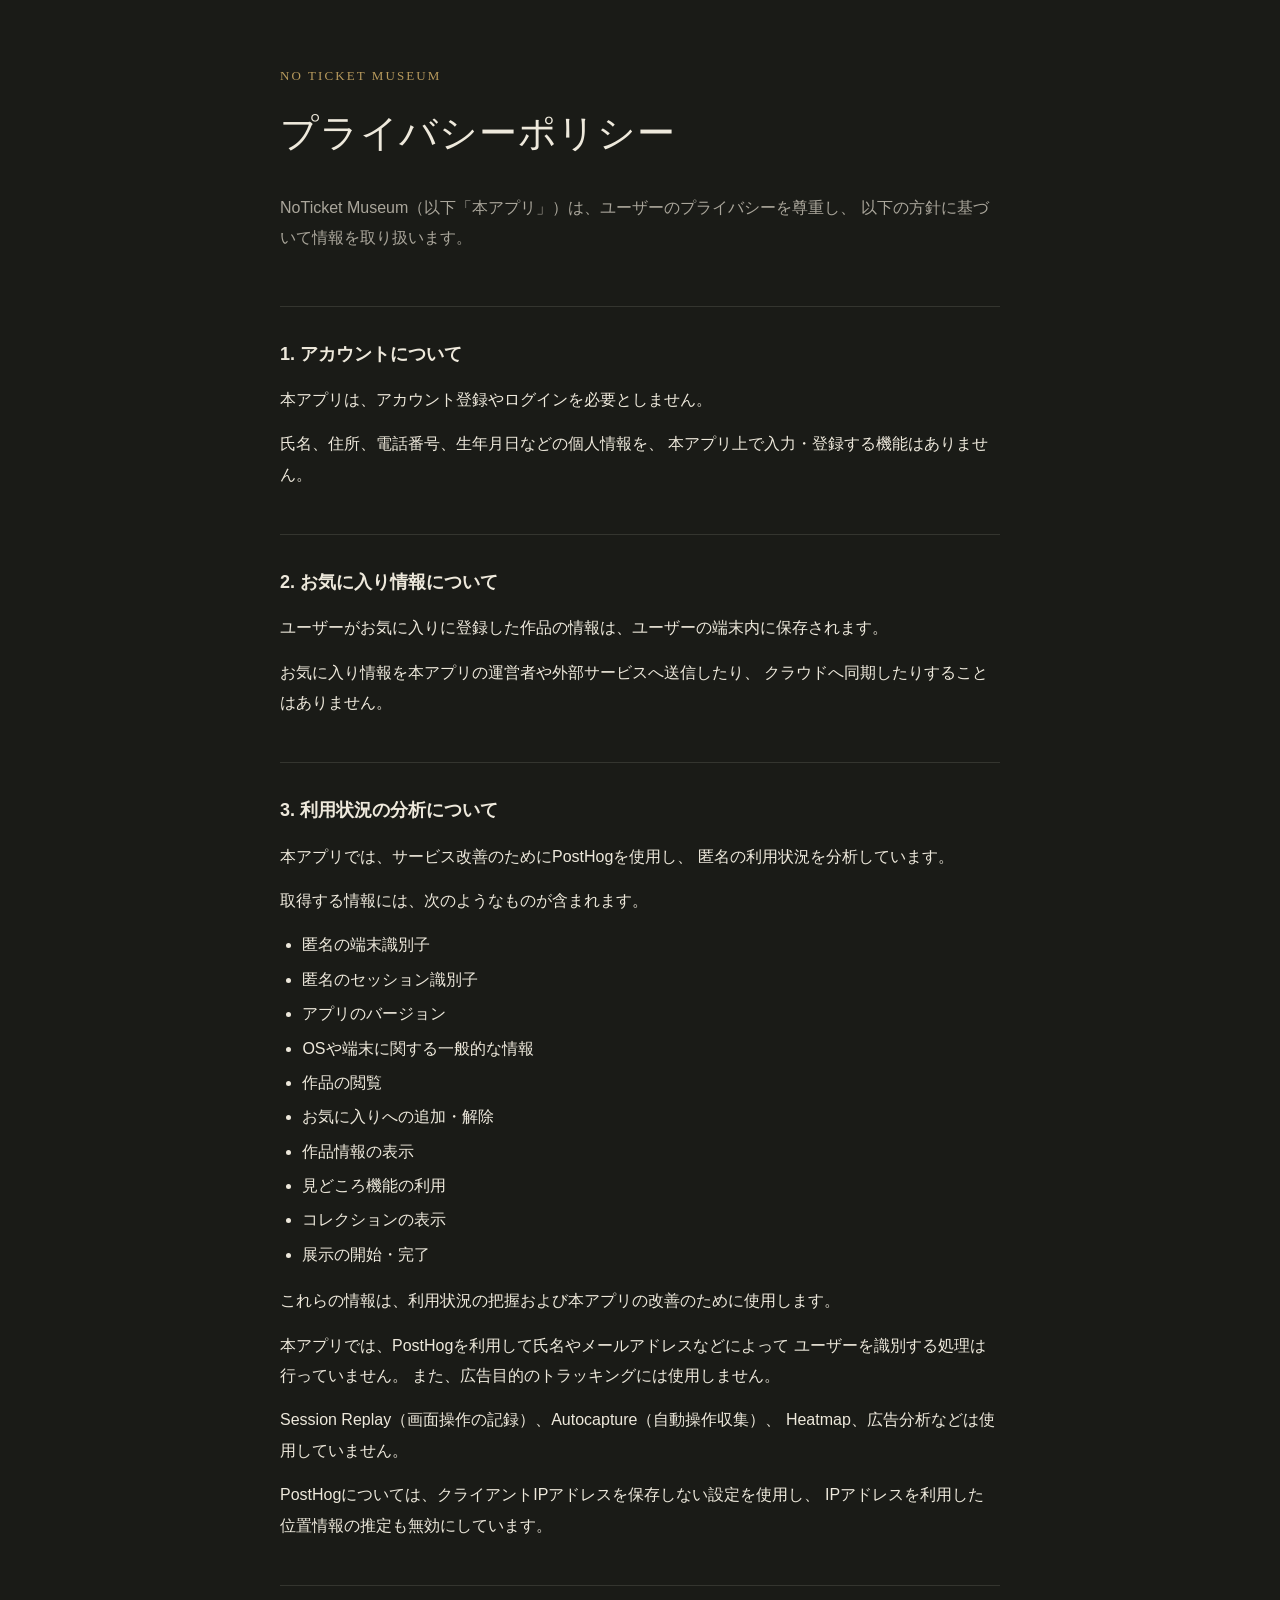
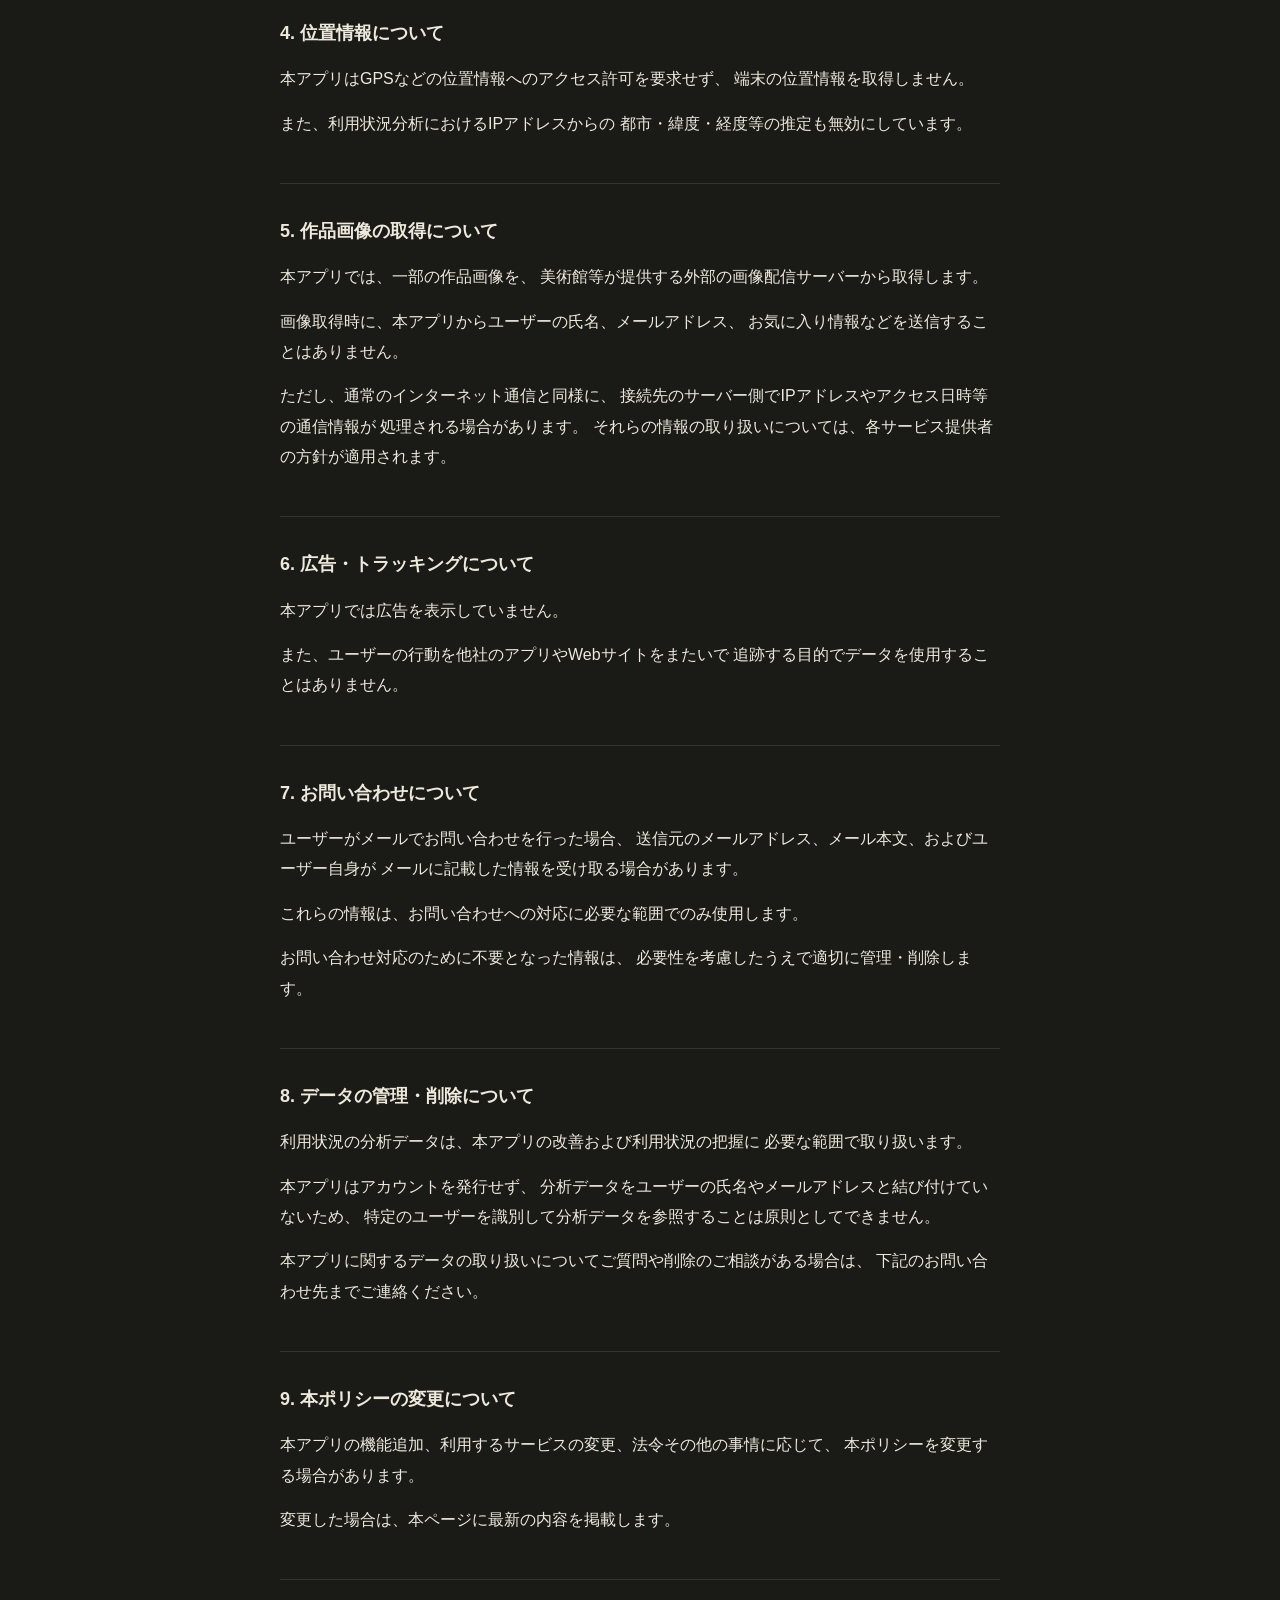
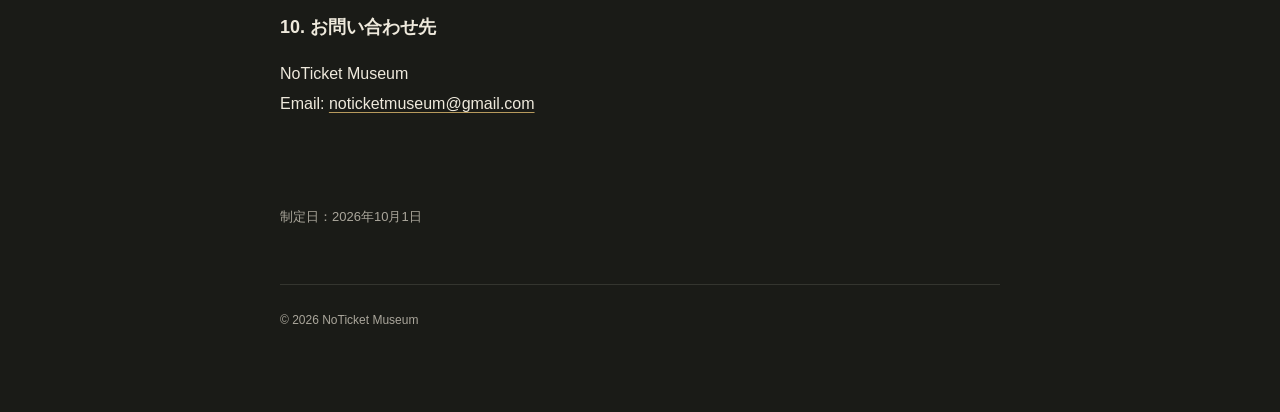
==== privacy/index.html @ 2b5dec95 "Add privacy policy" ====
<!doctype html>
<html lang="ja">
<head>
  <meta charset="utf-8">
  <meta name="viewport" content="width=device-width, initial-scale=1">
  <meta name="color-scheme" content="dark">
  <title>プライバシーポリシー | NoTicket Museum</title>

  <style>
    :root {
      --bg: #1a1b17;
      --text: #eee9dc;
      --secondary: #aaa69b;
      --line: rgba(238, 233, 220, 0.12);
      --accent: #b79a5d;
    }

    * {
      box-sizing: border-box;
    }

    body {
      margin: 0;
      background: var(--bg);
      color: var(--text);
      font-family:
        -apple-system,
        BlinkMacSystemFont,
        "Hiragino Sans",
        "Yu Gothic",
        sans-serif;
      line-height: 1.9;
      -webkit-font-smoothing: antialiased;
    }

    main {
      width: min(720px, calc(100% - 40px));
      margin: 0 auto;
      padding: 64px 0 80px;
    }

    header {
      margin-bottom: 52px;
    }

    .brand {
      margin: 0 0 8px;
      color: var(--accent);
      font-family: Georgia, "Times New Roman", serif;
      font-size: 13px;
      letter-spacing: 0.16em;
    }

    h1 {
      margin: 0;
      font-family:
        "Hiragino Mincho ProN",
        "Yu Mincho",
        serif;
      font-size: clamp(28px, 6vw, 38px);
      font-weight: 500;
      letter-spacing: 0.02em;
    }

    .intro {
      margin-top: 24px;
      color: var(--secondary);
    }

    section {
      padding: 30px 0;
      border-top: 1px solid var(--line);
    }

    h2 {
      margin: 0 0 14px;
      font-size: 18px;
      font-weight: 600;
    }

    p {
      margin: 0 0 14px;
    }

    ul {
      margin: 12px 0 16px;
      padding-left: 1.4em;
    }

    li {
      margin: 4px 0;
    }

    a {
      color: var(--text);
      text-decoration-color: var(--accent);
      text-underline-offset: 3px;
    }

    .date {
      margin-top: 42px;
      color: var(--secondary);
      font-size: 13px;
    }

    footer {
      margin-top: 54px;
      padding-top: 24px;
      border-top: 1px solid var(--line);
      color: var(--secondary);
      font-size: 12px;
    }

    @media (max-width: 520px) {
      main {
        width: min(100% - 32px, 720px);
        padding-top: 44px;
      }

      header {
        margin-bottom: 38px;
      }

      section {
        padding: 26px 0;
      }
    }
  </style>
</head>

<body>
<main>

  <header>
    <p class="brand">NO TICKET MUSEUM</p>
    <h1>プライバシーポリシー</h1>

    <p class="intro">
      NoTicket Museum（以下「本アプリ」）は、ユーザーのプライバシーを尊重し、
      以下の方針に基づいて情報を取り扱います。
    </p>
  </header>

  <section>
    <h2>1. アカウントについて</h2>
    <p>
      本アプリは、アカウント登録やログインを必要としません。
    </p>
    <p>
      氏名、住所、電話番号、生年月日などの個人情報を、
      本アプリ上で入力・登録する機能はありません。
    </p>
  </section>

  <section>
    <h2>2. お気に入り情報について</h2>
    <p>
      ユーザーがお気に入りに登録した作品の情報は、ユーザーの端末内に保存されます。
    </p>
    <p>
      お気に入り情報を本アプリの運営者や外部サービスへ送信したり、
      クラウドへ同期したりすることはありません。
    </p>
  </section>

  <section>
    <h2>3. 利用状況の分析について</h2>
    <p>
      本アプリでは、サービス改善のためにPostHogを使用し、
      匿名の利用状況を分析しています。
    </p>

    <p>取得する情報には、次のようなものが含まれます。</p>

    <ul>
      <li>匿名の端末識別子</li>
      <li>匿名のセッション識別子</li>
      <li>アプリのバージョン</li>
      <li>OSや端末に関する一般的な情報</li>
      <li>作品の閲覧</li>
      <li>お気に入りへの追加・解除</li>
      <li>作品情報の表示</li>
      <li>見どころ機能の利用</li>
      <li>コレクションの表示</li>
      <li>展示の開始・完了</li>
    </ul>

    <p>
      これらの情報は、利用状況の把握および本アプリの改善のために使用します。
    </p>

    <p>
      本アプリでは、PostHogを利用して氏名やメールアドレスなどによって
      ユーザーを識別する処理は行っていません。
      また、広告目的のトラッキングには使用しません。
    </p>

    <p>
      Session Replay（画面操作の記録）、Autocapture（自動操作収集）、
      Heatmap、広告分析などは使用していません。
    </p>

    <p>
      PostHogについては、クライアントIPアドレスを保存しない設定を使用し、
      IPアドレスを利用した位置情報の推定も無効にしています。
    </p>
  </section>

  <section>
    <h2>4. 位置情報について</h2>
    <p>
      本アプリはGPSなどの位置情報へのアクセス許可を要求せず、
      端末の位置情報を取得しません。
    </p>

    <p>
      また、利用状況分析におけるIPアドレスからの
      都市・緯度・経度等の推定も無効にしています。
    </p>
  </section>

  <section>
    <h2>5. 作品画像の取得について</h2>
    <p>
      本アプリでは、一部の作品画像を、
      美術館等が提供する外部の画像配信サーバーから取得します。
    </p>

    <p>
      画像取得時に、本アプリからユーザーの氏名、メールアドレス、
      お気に入り情報などを送信することはありません。
    </p>

    <p>
      ただし、通常のインターネット通信と同様に、
      接続先のサーバー側でIPアドレスやアクセス日時等の通信情報が
      処理される場合があります。
      それらの情報の取り扱いについては、各サービス提供者の方針が適用されます。
    </p>
  </section>

  <section>
    <h2>6. 広告・トラッキングについて</h2>
    <p>
      本アプリでは広告を表示していません。
    </p>

    <p>
      また、ユーザーの行動を他社のアプリやWebサイトをまたいで
      追跡する目的でデータを使用することはありません。
    </p>
  </section>

  <section>
    <h2>7. お問い合わせについて</h2>
    <p>
      ユーザーがメールでお問い合わせを行った場合、
      送信元のメールアドレス、メール本文、およびユーザー自身が
      メールに記載した情報を受け取る場合があります。
    </p>

    <p>
      これらの情報は、お問い合わせへの対応に必要な範囲でのみ使用します。
    </p>

    <p>
      お問い合わせ対応のために不要となった情報は、
      必要性を考慮したうえで適切に管理・削除します。
    </p>
  </section>

  <section>
    <h2>8. データの管理・削除について</h2>
    <p>
      利用状況の分析データは、本アプリの改善および利用状況の把握に
      必要な範囲で取り扱います。
    </p>

    <p>
      本アプリはアカウントを発行せず、
      分析データをユーザーの氏名やメールアドレスと結び付けていないため、
      特定のユーザーを識別して分析データを参照することは原則としてできません。
    </p>

    <p>
      本アプリに関するデータの取り扱いについてご質問や削除のご相談がある場合は、
      下記のお問い合わせ先までご連絡ください。
    </p>
  </section>

  <section>
    <h2>9. 本ポリシーの変更について</h2>
    <p>
      本アプリの機能追加、利用するサービスの変更、法令その他の事情に応じて、
      本ポリシーを変更する場合があります。
    </p>

    <p>
      変更した場合は、本ページに最新の内容を掲載します。
    </p>
  </section>

  <section>
    <h2>10. お問い合わせ先</h2>
    <p>
      NoTicket Museum<br>
      Email:
      <a href="mailto:noticketmuseum@gmail.com">noticketmuseum@gmail.com</a>
    </p>
  </section>

  <p class="date">制定日：2026年10月1日</p>

  <footer>
    © 2026 NoTicket Museum
  </footer>

</main>
</body>
</html>
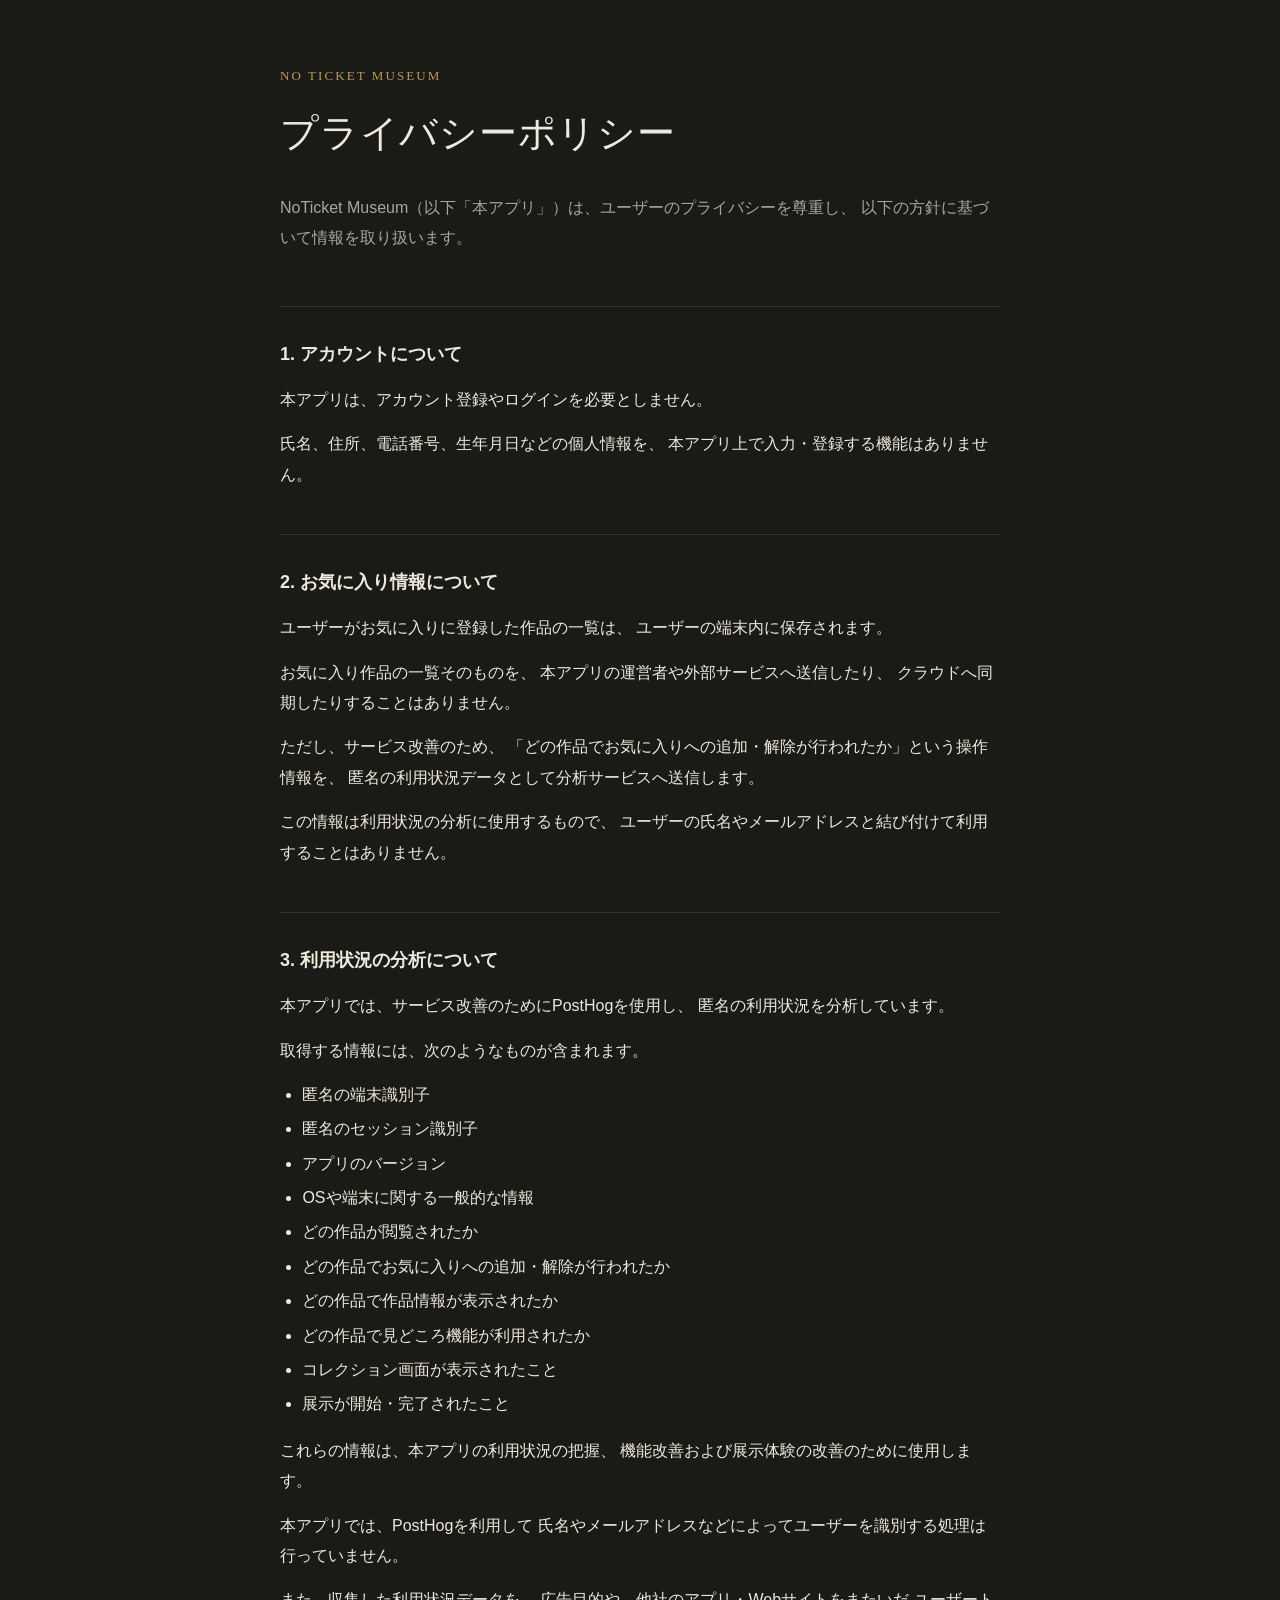
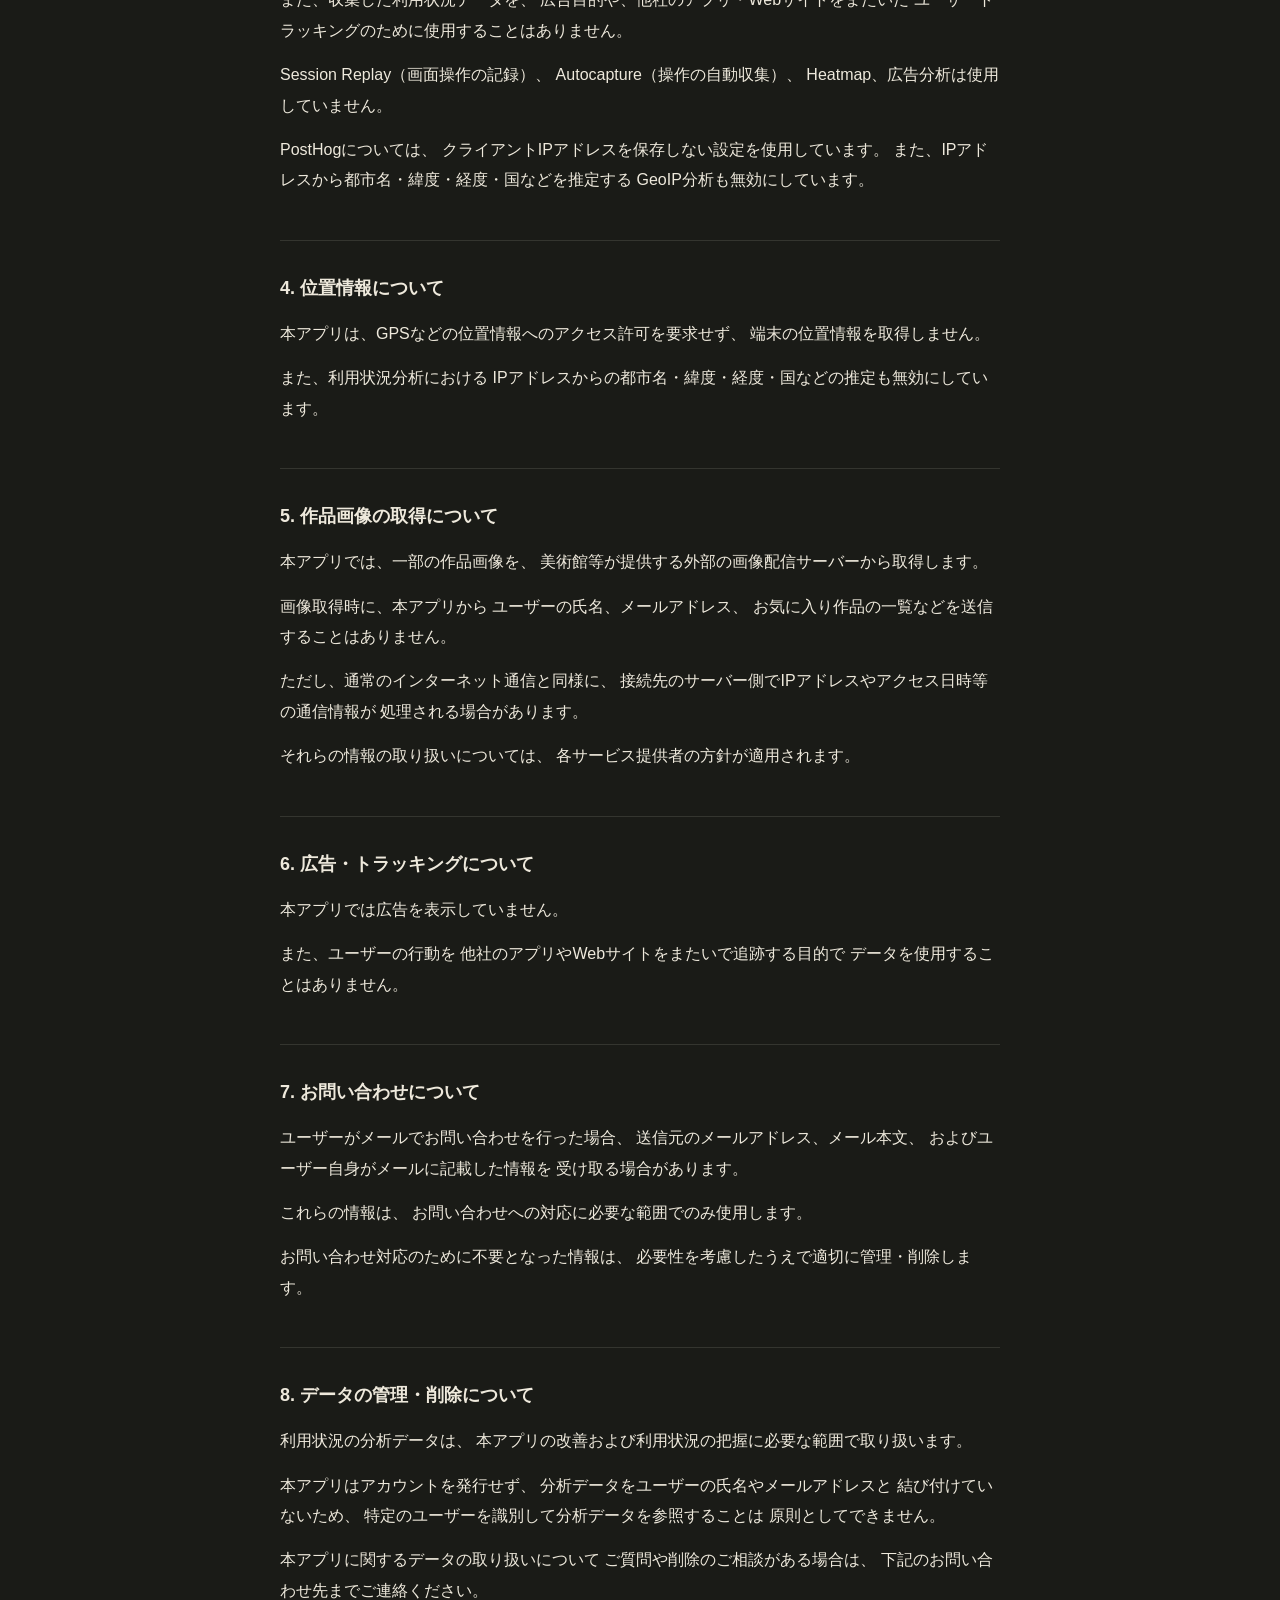
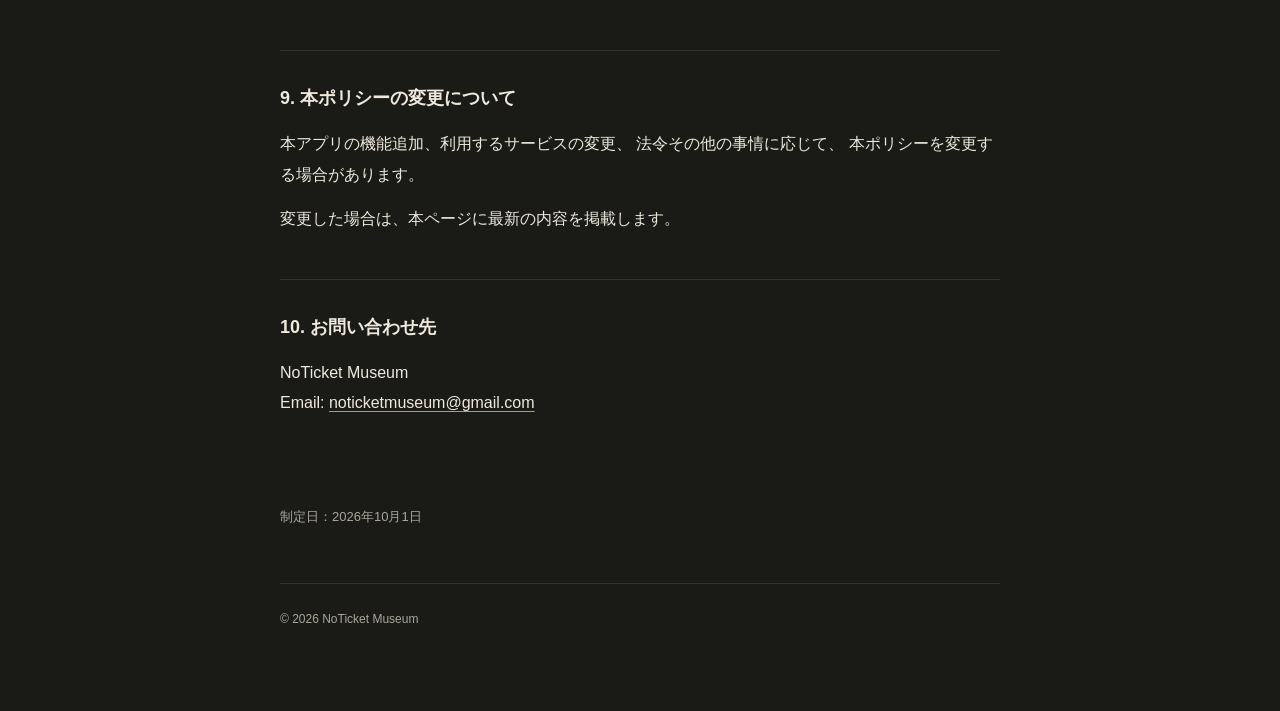
==== commit c522b476: "Update index.html" ====
--- a/privacy/index.html
+++ b/privacy/index.html
@@ -4,6 +4,7 @@
   <meta charset="utf-8">
   <meta name="viewport" content="width=device-width, initial-scale=1">
   <meta name="color-scheme" content="dark">
+
   <title>プライバシーポリシー | NoTicket Museum</title>
 
   <style>
@@ -133,6 +134,7 @@
 
   <header>
     <p class="brand">NO TICKET MUSEUM</p>
+
     <h1>プライバシーポリシー</h1>
 
     <p class="intro">
@@ -143,9 +145,11 @@
 
   <section>
     <h2>1. アカウントについて</h2>
+
     <p>
       本アプリは、アカウント登録やログインを必要としません。
     </p>
+
     <p>
       氏名、住所、電話番号、生年月日などの個人情報を、
       本アプリ上で入力・登録する機能はありません。
@@ -154,113 +158,152 @@
 
   <section>
     <h2>2. お気に入り情報について</h2>
-    <p>
-      ユーザーがお気に入りに登録した作品の情報は、ユーザーの端末内に保存されます。
-    </p>
-    <p>
-      お気に入り情報を本アプリの運営者や外部サービスへ送信したり、
+
+    <p>
+      ユーザーがお気に入りに登録した作品の一覧は、
+      ユーザーの端末内に保存されます。
+    </p>
+
+    <p>
+      お気に入り作品の一覧そのものを、
+      本アプリの運営者や外部サービスへ送信したり、
       クラウドへ同期したりすることはありません。
     </p>
+
+    <p>
+      ただし、サービス改善のため、
+      「どの作品でお気に入りへの追加・解除が行われたか」という操作情報を、
+      匿名の利用状況データとして分析サービスへ送信します。
+    </p>
+
+    <p>
+      この情報は利用状況の分析に使用するもので、
+      ユーザーの氏名やメールアドレスと結び付けて利用することはありません。
+    </p>
   </section>
 
   <section>
     <h2>3. 利用状況の分析について</h2>
+
     <p>
       本アプリでは、サービス改善のためにPostHogを使用し、
       匿名の利用状況を分析しています。
     </p>
 
-    <p>取得する情報には、次のようなものが含まれます。</p>
+    <p>
+      取得する情報には、次のようなものが含まれます。
+    </p>
 
     <ul>
       <li>匿名の端末識別子</li>
       <li>匿名のセッション識別子</li>
       <li>アプリのバージョン</li>
       <li>OSや端末に関する一般的な情報</li>
-      <li>作品の閲覧</li>
-      <li>お気に入りへの追加・解除</li>
-      <li>作品情報の表示</li>
-      <li>見どころ機能の利用</li>
-      <li>コレクションの表示</li>
-      <li>展示の開始・完了</li>
+      <li>どの作品が閲覧されたか</li>
+      <li>どの作品でお気に入りへの追加・解除が行われたか</li>
+      <li>どの作品で作品情報が表示されたか</li>
+      <li>どの作品で見どころ機能が利用されたか</li>
+      <li>コレクション画面が表示されたこと</li>
+      <li>展示が開始・完了されたこと</li>
     </ul>
 
     <p>
-      これらの情報は、利用状況の把握および本アプリの改善のために使用します。
-    </p>
-
-    <p>
-      本アプリでは、PostHogを利用して氏名やメールアドレスなどによって
-      ユーザーを識別する処理は行っていません。
-      また、広告目的のトラッキングには使用しません。
-    </p>
-
-    <p>
-      Session Replay（画面操作の記録）、Autocapture（自動操作収集）、
-      Heatmap、広告分析などは使用していません。
-    </p>
-
-    <p>
-      PostHogについては、クライアントIPアドレスを保存しない設定を使用し、
-      IPアドレスを利用した位置情報の推定も無効にしています。
+      これらの情報は、本アプリの利用状況の把握、
+      機能改善および展示体験の改善のために使用します。
+    </p>
+
+    <p>
+      本アプリでは、PostHogを利用して
+      氏名やメールアドレスなどによってユーザーを識別する処理は行っていません。
+    </p>
+
+    <p>
+      また、収集した利用状況データを、
+      広告目的や、他社のアプリ・Webサイトをまたいだ
+      ユーザートラッキングのために使用することはありません。
+    </p>
+
+    <p>
+      Session Replay（画面操作の記録）、
+      Autocapture（操作の自動収集）、
+      Heatmap、広告分析は使用していません。
+    </p>
+
+    <p>
+      PostHogについては、
+      クライアントIPアドレスを保存しない設定を使用しています。
+      また、IPアドレスから都市名・緯度・経度・国などを推定する
+      GeoIP分析も無効にしています。
     </p>
   </section>
 
   <section>
     <h2>4. 位置情報について</h2>
-    <p>
-      本アプリはGPSなどの位置情報へのアクセス許可を要求せず、
+
+    <p>
+      本アプリは、GPSなどの位置情報へのアクセス許可を要求せず、
       端末の位置情報を取得しません。
     </p>
 
     <p>
-      また、利用状況分析におけるIPアドレスからの
-      都市・緯度・経度等の推定も無効にしています。
+      また、利用状況分析における
+      IPアドレスからの都市名・緯度・経度・国などの推定も無効にしています。
     </p>
   </section>
 
   <section>
     <h2>5. 作品画像の取得について</h2>
+
     <p>
       本アプリでは、一部の作品画像を、
       美術館等が提供する外部の画像配信サーバーから取得します。
     </p>
 
     <p>
-      画像取得時に、本アプリからユーザーの氏名、メールアドレス、
-      お気に入り情報などを送信することはありません。
+      画像取得時に、本アプリから
+      ユーザーの氏名、メールアドレス、
+      お気に入り作品の一覧などを送信することはありません。
     </p>
 
     <p>
       ただし、通常のインターネット通信と同様に、
       接続先のサーバー側でIPアドレスやアクセス日時等の通信情報が
       処理される場合があります。
-      それらの情報の取り扱いについては、各サービス提供者の方針が適用されます。
+    </p>
+
+    <p>
+      それらの情報の取り扱いについては、
+      各サービス提供者の方針が適用されます。
     </p>
   </section>
 
   <section>
     <h2>6. 広告・トラッキングについて</h2>
+
     <p>
       本アプリでは広告を表示していません。
     </p>
 
     <p>
-      また、ユーザーの行動を他社のアプリやWebサイトをまたいで
-      追跡する目的でデータを使用することはありません。
+      また、ユーザーの行動を
+      他社のアプリやWebサイトをまたいで追跡する目的で
+      データを使用することはありません。
     </p>
   </section>
 
   <section>
     <h2>7. お問い合わせについて</h2>
+
     <p>
       ユーザーがメールでお問い合わせを行った場合、
-      送信元のメールアドレス、メール本文、およびユーザー自身が
-      メールに記載した情報を受け取る場合があります。
-    </p>
-
-    <p>
-      これらの情報は、お問い合わせへの対応に必要な範囲でのみ使用します。
+      送信元のメールアドレス、メール本文、
+      およびユーザー自身がメールに記載した情報を
+      受け取る場合があります。
+    </p>
+
+    <p>
+      これらの情報は、
+      お問い合わせへの対応に必要な範囲でのみ使用します。
     </p>
 
     <p>
@@ -271,27 +314,33 @@
 
   <section>
     <h2>8. データの管理・削除について</h2>
-    <p>
-      利用状況の分析データは、本アプリの改善および利用状況の把握に
-      必要な範囲で取り扱います。
+
+    <p>
+      利用状況の分析データは、
+      本アプリの改善および利用状況の把握に必要な範囲で取り扱います。
     </p>
 
     <p>
       本アプリはアカウントを発行せず、
-      分析データをユーザーの氏名やメールアドレスと結び付けていないため、
-      特定のユーザーを識別して分析データを参照することは原則としてできません。
-    </p>
-
-    <p>
-      本アプリに関するデータの取り扱いについてご質問や削除のご相談がある場合は、
+      分析データをユーザーの氏名やメールアドレスと
+      結び付けていないため、
+      特定のユーザーを識別して分析データを参照することは
+      原則としてできません。
+    </p>
+
+    <p>
+      本アプリに関するデータの取り扱いについて
+      ご質問や削除のご相談がある場合は、
       下記のお問い合わせ先までご連絡ください。
     </p>
   </section>
 
   <section>
     <h2>9. 本ポリシーの変更について</h2>
-    <p>
-      本アプリの機能追加、利用するサービスの変更、法令その他の事情に応じて、
+
+    <p>
+      本アプリの機能追加、利用するサービスの変更、
+      法令その他の事情に応じて、
       本ポリシーを変更する場合があります。
     </p>
 
@@ -302,14 +351,19 @@
 
   <section>
     <h2>10. お問い合わせ先</h2>
+
     <p>
       NoTicket Museum<br>
       Email:
-      <a href="mailto:noticketmuseum@gmail.com">noticketmuseum@gmail.com</a>
-    </p>
-  </section>
-
-  <p class="date">制定日：2026年10月1日</p>
+      <a href="mailto:noticketmuseum@gmail.com">
+        noticketmuseum@gmail.com
+      </a>
+    </p>
+  </section>
+
+  <p class="date">
+    制定日：2026年10月1日
+  </p>
 
   <footer>
     © 2026 NoTicket Museum
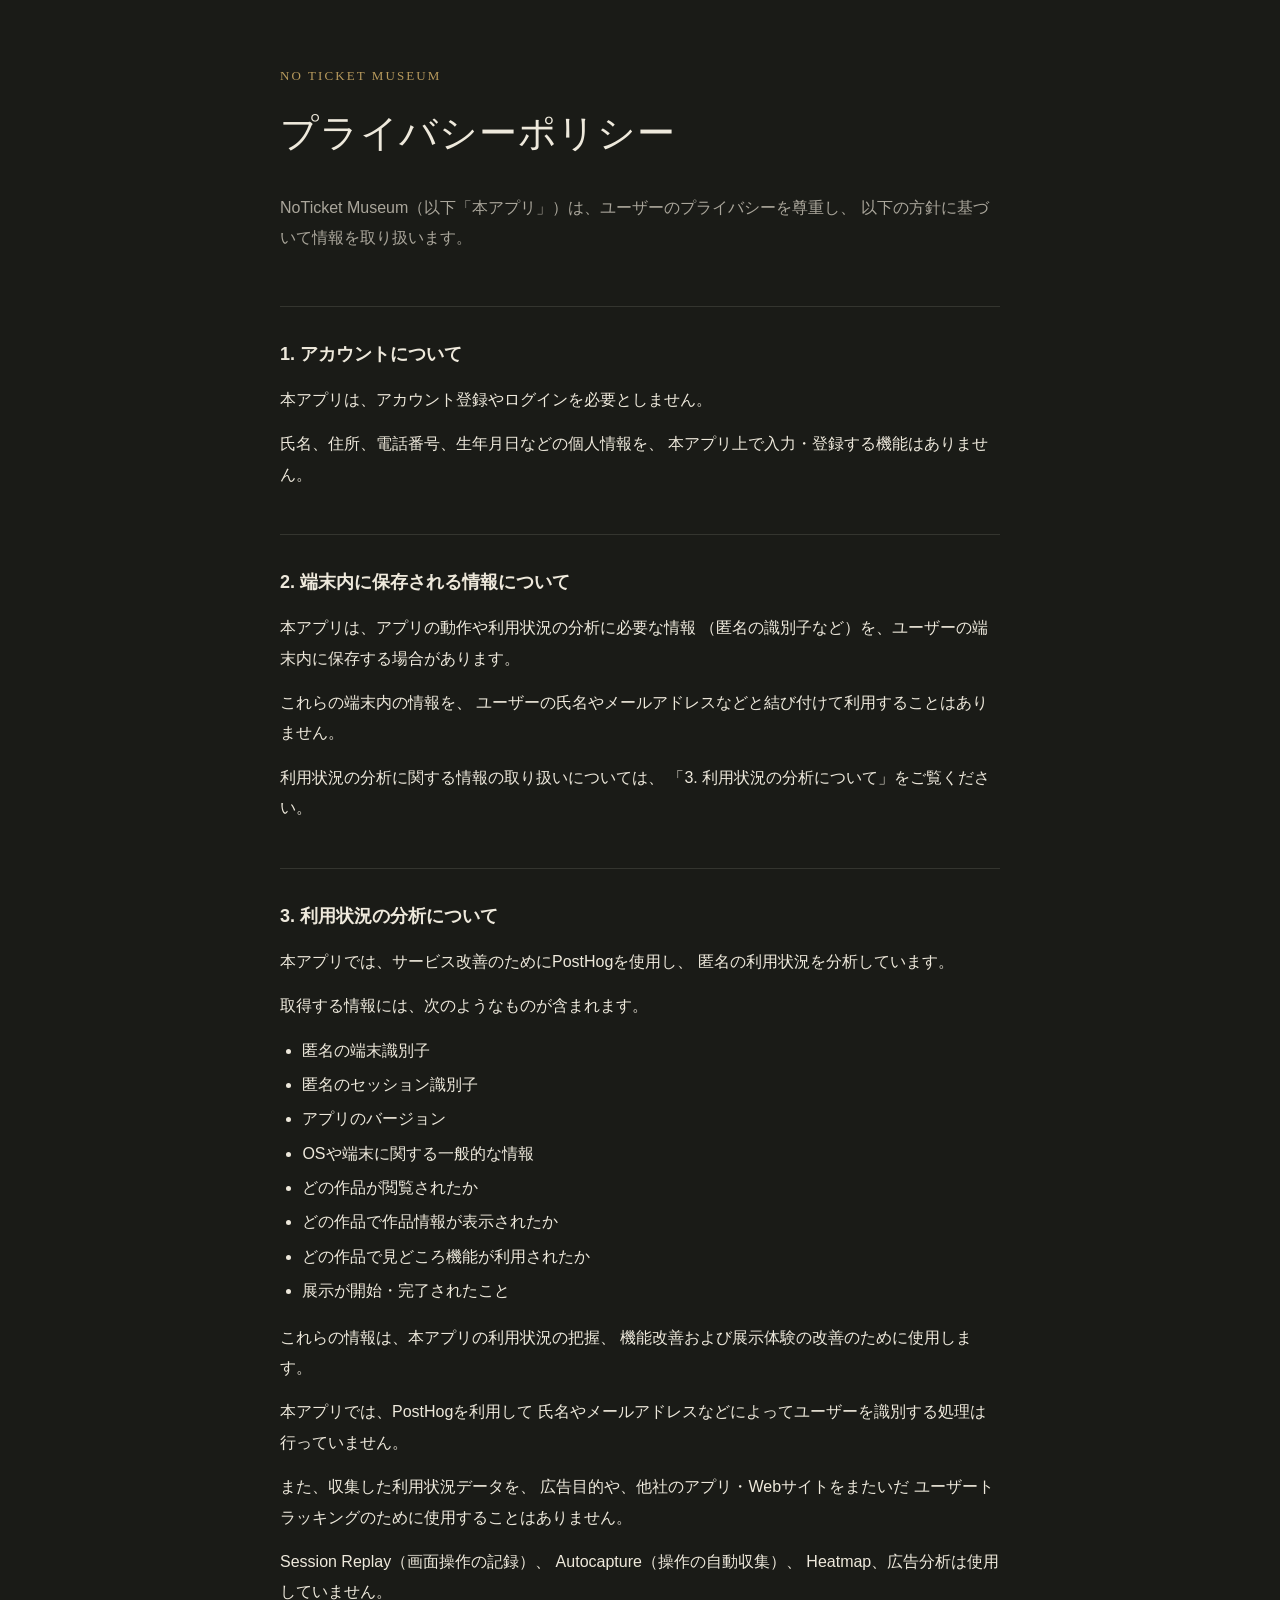
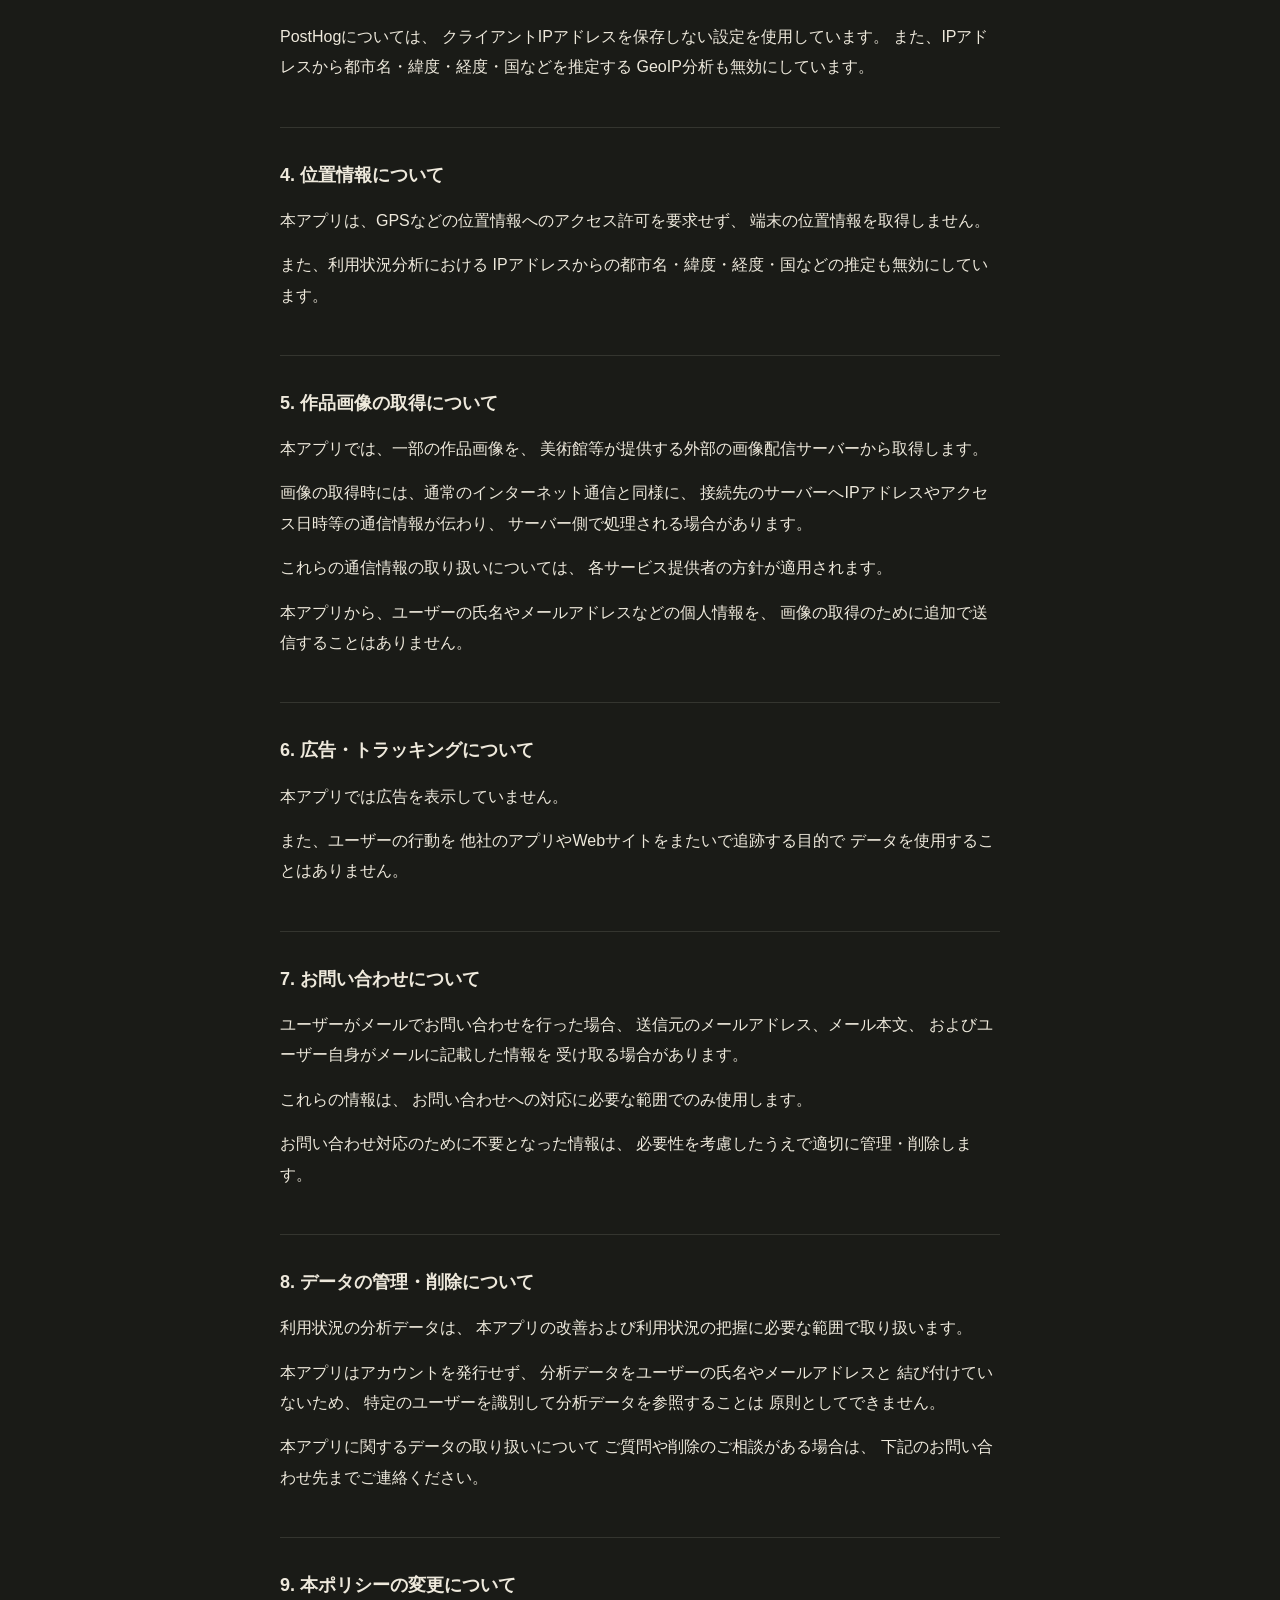
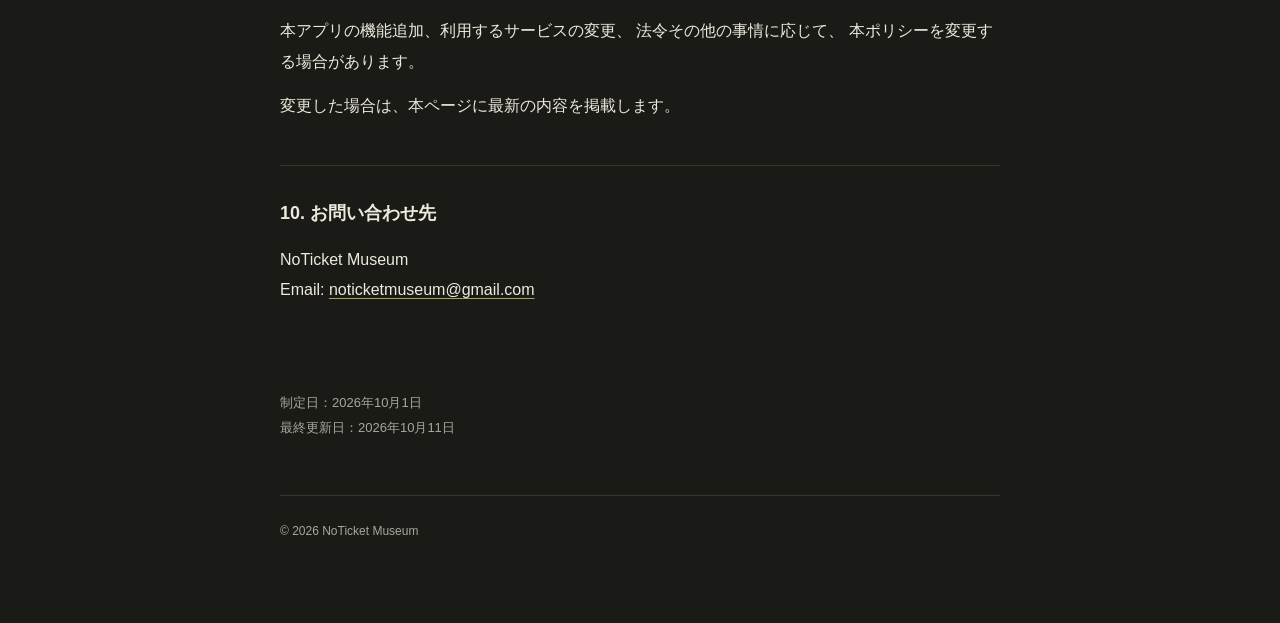
==== commit 632a9b07: "Update privacy policy for the MVP (remove favorites/collection, clarify local storage and image fetc" ====
--- a/privacy/index.html
+++ b/privacy/index.html
@@ -157,28 +157,21 @@
   </section>
 
   <section>
-    <h2>2. お気に入り情報について</h2>
-
-    <p>
-      ユーザーがお気に入りに登録した作品の一覧は、
-      ユーザーの端末内に保存されます。
-    </p>
-
-    <p>
-      お気に入り作品の一覧そのものを、
-      本アプリの運営者や外部サービスへ送信したり、
-      クラウドへ同期したりすることはありません。
-    </p>
-
-    <p>
-      ただし、サービス改善のため、
-      「どの作品でお気に入りへの追加・解除が行われたか」という操作情報を、
-      匿名の利用状況データとして分析サービスへ送信します。
-    </p>
-
-    <p>
-      この情報は利用状況の分析に使用するもので、
-      ユーザーの氏名やメールアドレスと結び付けて利用することはありません。
+    <h2>2. 端末内に保存される情報について</h2>
+
+    <p>
+      本アプリは、アプリの動作や利用状況の分析に必要な情報
+      （匿名の識別子など）を、ユーザーの端末内に保存する場合があります。
+    </p>
+
+    <p>
+      これらの端末内の情報を、
+      ユーザーの氏名やメールアドレスなどと結び付けて利用することはありません。
+    </p>
+
+    <p>
+      利用状況の分析に関する情報の取り扱いについては、
+      「3. 利用状況の分析について」をご覧ください。
     </p>
   </section>
 
@@ -200,10 +193,8 @@
       <li>アプリのバージョン</li>
       <li>OSや端末に関する一般的な情報</li>
       <li>どの作品が閲覧されたか</li>
-      <li>どの作品でお気に入りへの追加・解除が行われたか</li>
       <li>どの作品で作品情報が表示されたか</li>
       <li>どの作品で見どころ機能が利用されたか</li>
-      <li>コレクション画面が表示されたこと</li>
       <li>展示が開始・完了されたこと</li>
     </ul>
 
@@ -260,20 +251,19 @@
     </p>
 
     <p>
-      画像取得時に、本アプリから
-      ユーザーの氏名、メールアドレス、
-      お気に入り作品の一覧などを送信することはありません。
-    </p>
-
-    <p>
-      ただし、通常のインターネット通信と同様に、
-      接続先のサーバー側でIPアドレスやアクセス日時等の通信情報が
-      処理される場合があります。
-    </p>
-
-    <p>
-      それらの情報の取り扱いについては、
+      画像の取得時には、通常のインターネット通信と同様に、
+      接続先のサーバーへIPアドレスやアクセス日時等の通信情報が伝わり、
+      サーバー側で処理される場合があります。
+    </p>
+
+    <p>
+      これらの通信情報の取り扱いについては、
       各サービス提供者の方針が適用されます。
+    </p>
+
+    <p>
+      本アプリから、ユーザーの氏名やメールアドレスなどの個人情報を、
+      画像の取得のために追加で送信することはありません。
     </p>
   </section>
 
@@ -362,7 +352,8 @@
   </section>
 
   <p class="date">
-    制定日：2026年10月1日
+    制定日：2026年10月1日<br>
+    最終更新日：2026年10月11日
   </p>
 
   <footer>
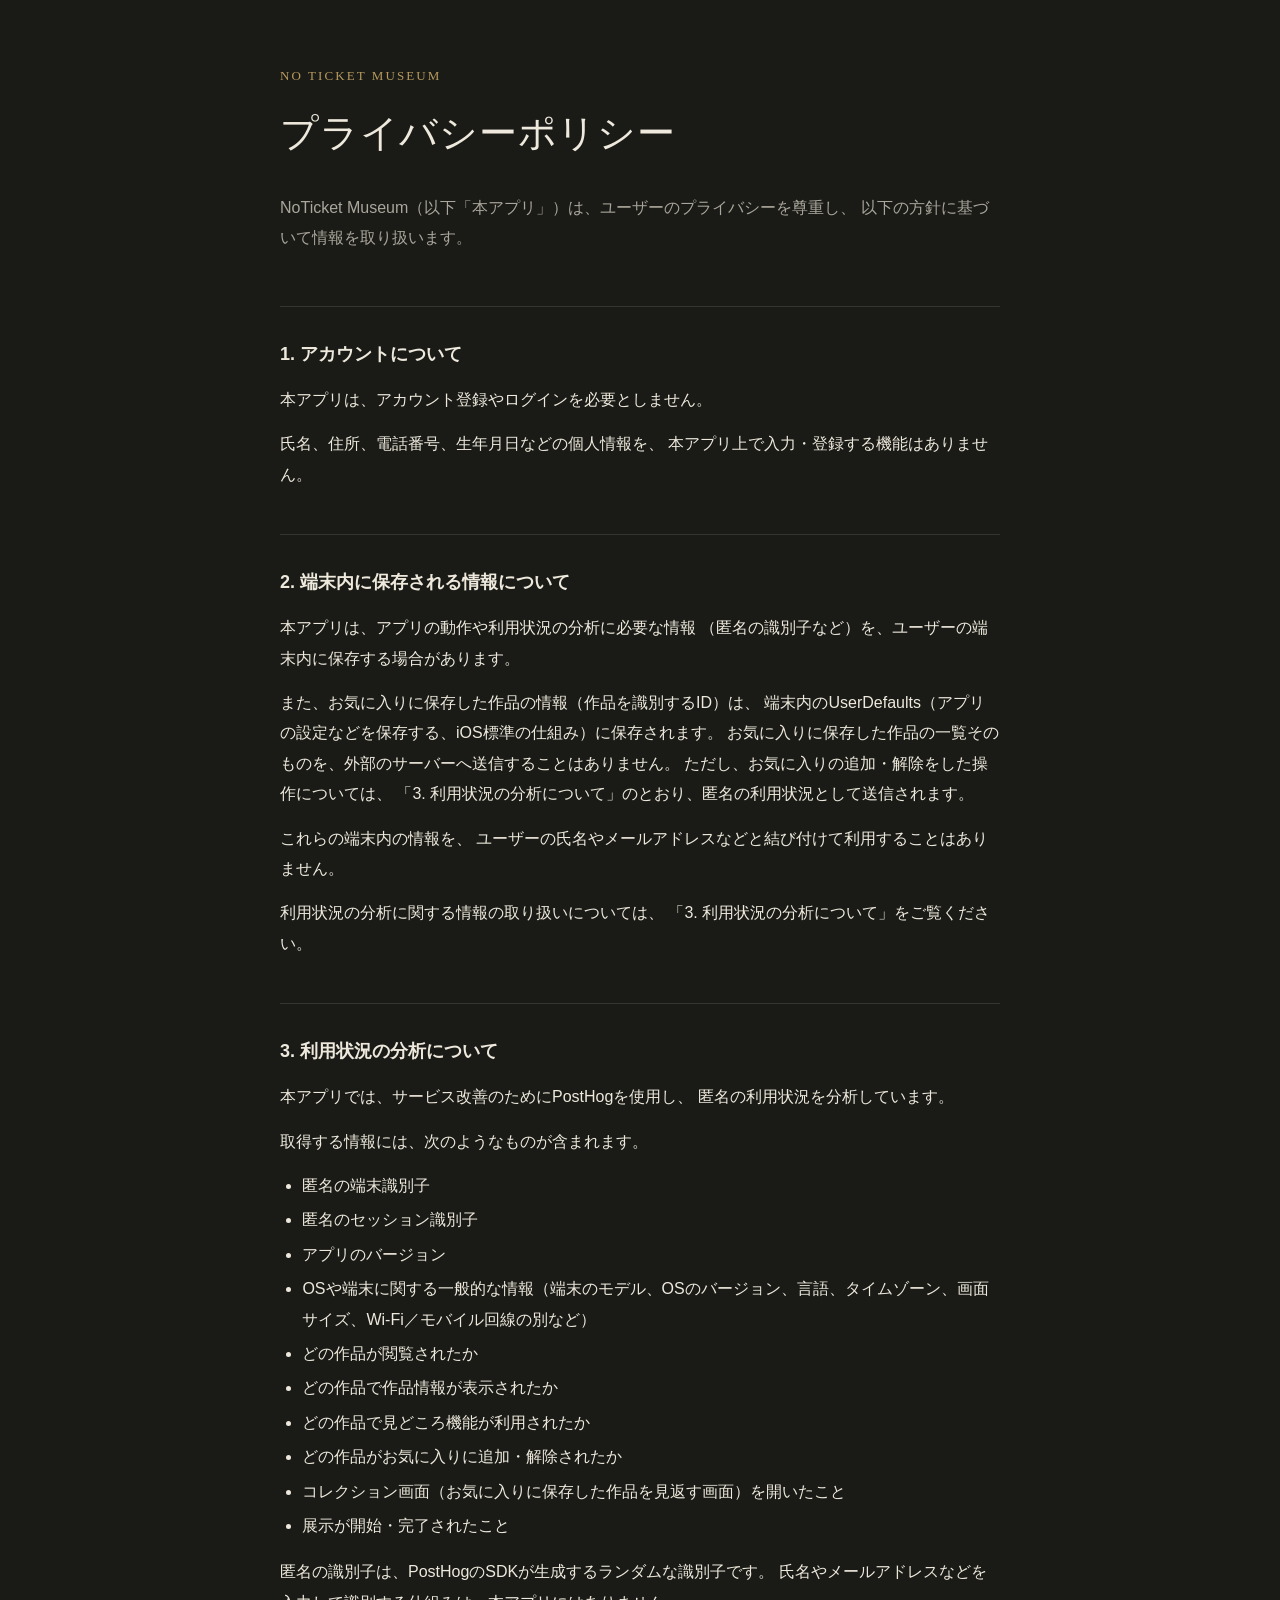
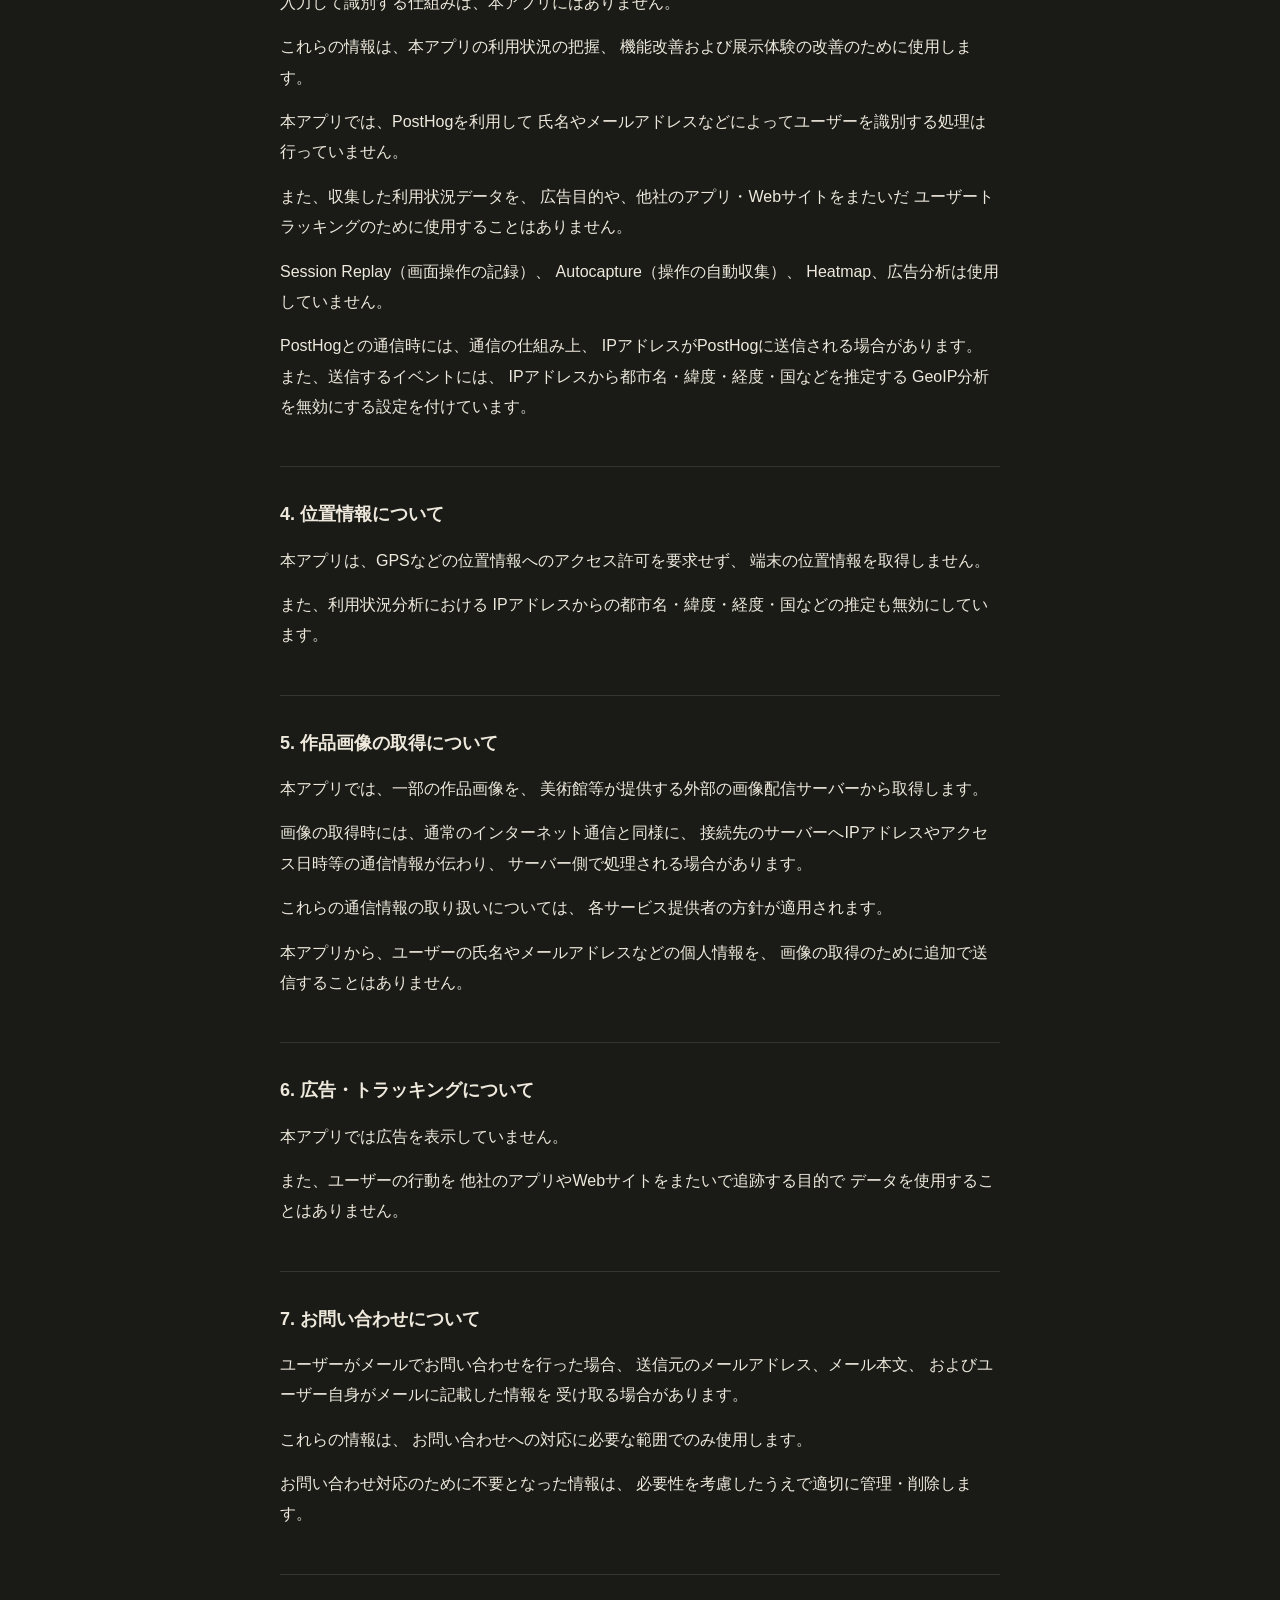
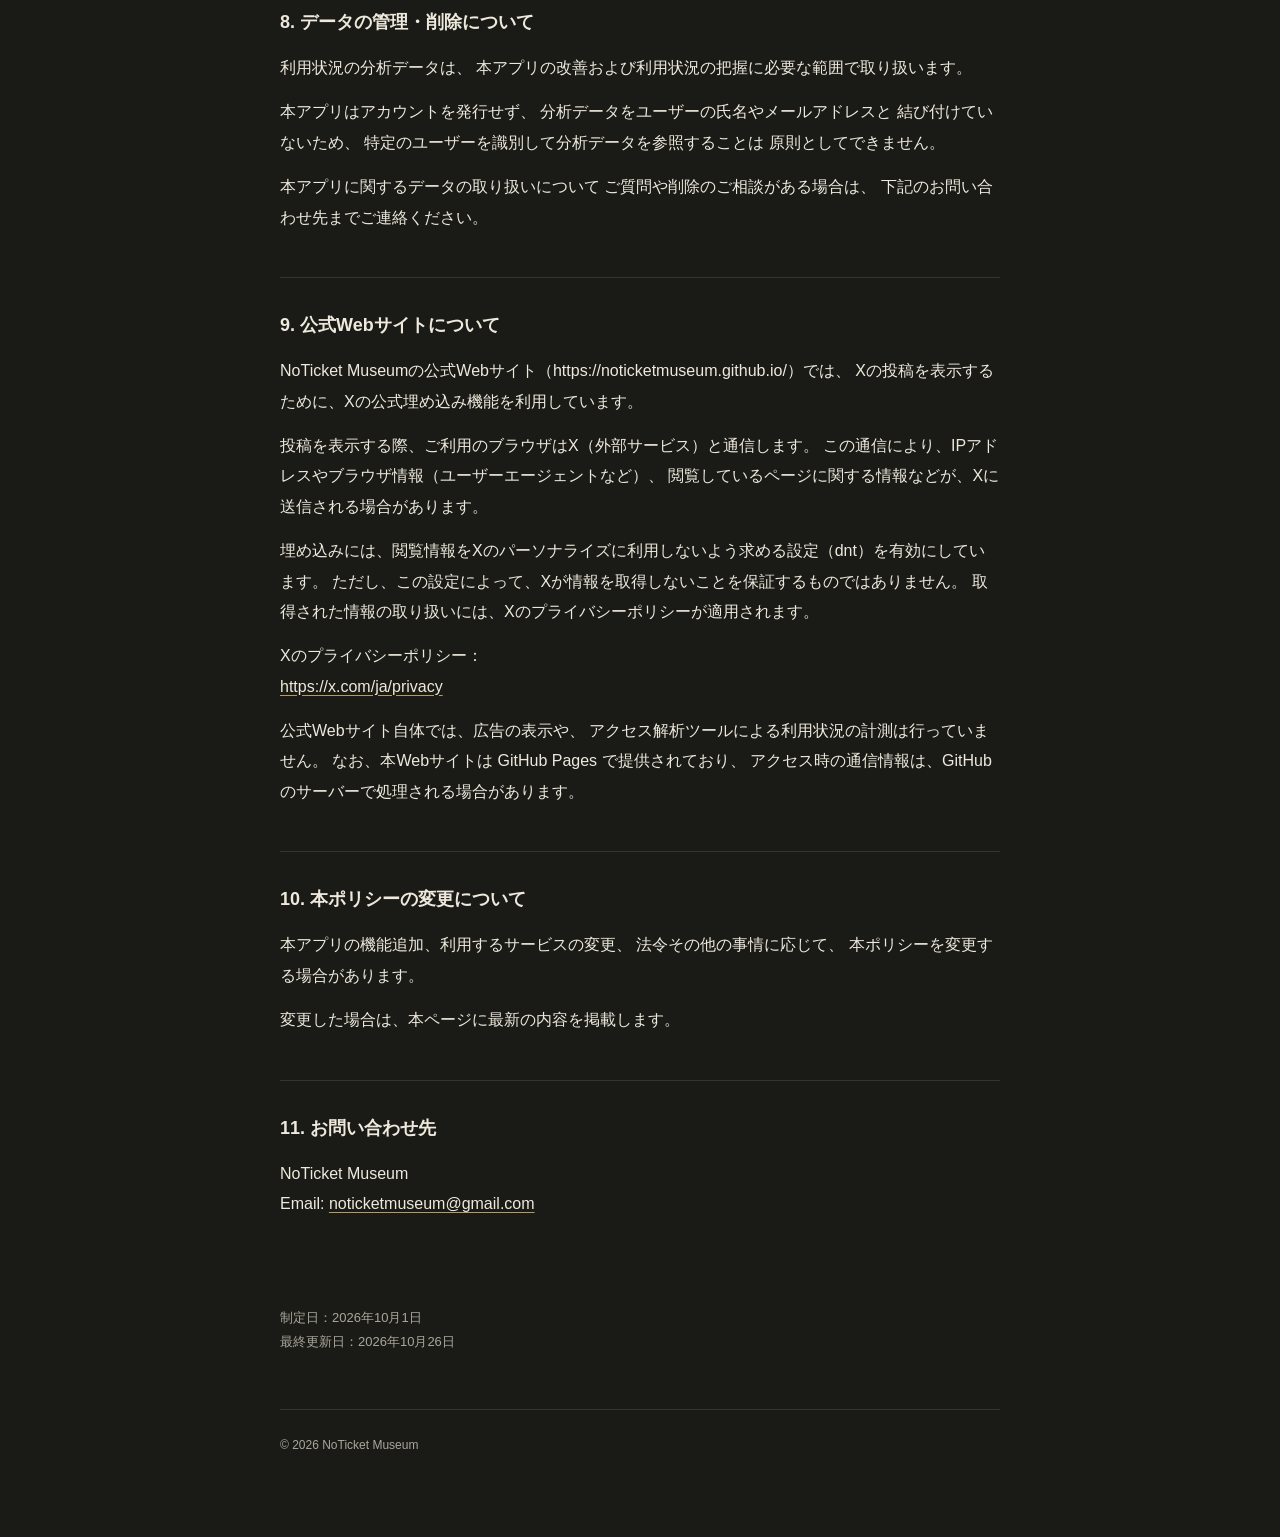
==== commit 6e576e18: "feat: publish NoTicket Museum landing page Co-Authored-By: Claude Sonnet 5.5 <noreply@anthropic.com>" ====
--- a/privacy/index.html
+++ b/privacy/index.html
@@ -165,6 +165,14 @@
     </p>
 
     <p>
+      また、お気に入りに保存した作品の情報（作品を識別するID）は、
+      端末内のUserDefaults（アプリの設定などを保存する、iOS標準の仕組み）に保存されます。
+      お気に入りに保存した作品の一覧そのものを、外部のサーバーへ送信することはありません。
+      ただし、お気に入りの追加・解除をした操作については、
+      「3. 利用状況の分析について」のとおり、匿名の利用状況として送信されます。
+    </p>
+
+    <p>
       これらの端末内の情報を、
       ユーザーの氏名やメールアドレスなどと結び付けて利用することはありません。
     </p>
@@ -191,12 +199,19 @@
       <li>匿名の端末識別子</li>
       <li>匿名のセッション識別子</li>
       <li>アプリのバージョン</li>
-      <li>OSや端末に関する一般的な情報</li>
+      <li>OSや端末に関する一般的な情報（端末のモデル、OSのバージョン、言語、タイムゾーン、画面サイズ、Wi-Fi／モバイル回線の別など）</li>
       <li>どの作品が閲覧されたか</li>
       <li>どの作品で作品情報が表示されたか</li>
       <li>どの作品で見どころ機能が利用されたか</li>
+      <li>どの作品がお気に入りに追加・解除されたか</li>
+      <li>コレクション画面（お気に入りに保存した作品を見返す画面）を開いたこと</li>
       <li>展示が開始・完了されたこと</li>
     </ul>
+
+    <p>
+      匿名の識別子は、PostHogのSDKが生成するランダムな識別子です。
+      氏名やメールアドレスなどを入力して識別する仕組みは、本アプリにはありません。
+    </p>
 
     <p>
       これらの情報は、本アプリの利用状況の把握、
@@ -221,10 +236,11 @@
     </p>
 
     <p>
-      PostHogについては、
-      クライアントIPアドレスを保存しない設定を使用しています。
-      また、IPアドレスから都市名・緯度・経度・国などを推定する
-      GeoIP分析も無効にしています。
+      PostHogとの通信時には、通信の仕組み上、
+      IPアドレスがPostHogに送信される場合があります。
+      また、送信するイベントには、
+      IPアドレスから都市名・緯度・経度・国などを推定する
+      GeoIP分析を無効にする設定を付けています。
     </p>
   </section>
 
@@ -326,7 +342,40 @@
   </section>
 
   <section>
-    <h2>9. 本ポリシーの変更について</h2>
+    <h2>9. 公式Webサイトについて</h2>
+
+    <p>
+      NoTicket Museumの公式Webサイト（https://noticketmuseum.github.io/）では、
+      Xの投稿を表示するために、Xの公式埋め込み機能を利用しています。
+    </p>
+
+    <p>
+      投稿を表示する際、ご利用のブラウザはX（外部サービス）と通信します。
+      この通信により、IPアドレスやブラウザ情報（ユーザーエージェントなど）、
+      閲覧しているページに関する情報などが、Xに送信される場合があります。
+    </p>
+
+    <p>
+      埋め込みには、閲覧情報をXのパーソナライズに利用しないよう求める設定（dnt）を有効にしています。
+      ただし、この設定によって、Xが情報を取得しないことを保証するものではありません。
+      取得された情報の取り扱いには、Xのプライバシーポリシーが適用されます。
+    </p>
+
+    <p>
+      Xのプライバシーポリシー：<br>
+      <a href="https://x.com/ja/privacy" target="_blank" rel="noopener noreferrer">https://x.com/ja/privacy</a>
+    </p>
+
+    <p>
+      公式Webサイト自体では、広告の表示や、
+      アクセス解析ツールによる利用状況の計測は行っていません。
+      なお、本Webサイトは GitHub Pages で提供されており、
+      アクセス時の通信情報は、GitHubのサーバーで処理される場合があります。
+    </p>
+  </section>
+
+  <section>
+    <h2>10. 本ポリシーの変更について</h2>
 
     <p>
       本アプリの機能追加、利用するサービスの変更、
@@ -340,7 +389,7 @@
   </section>
 
   <section>
-    <h2>10. お問い合わせ先</h2>
+    <h2>11. お問い合わせ先</h2>
 
     <p>
       NoTicket Museum<br>
@@ -353,7 +402,7 @@
 
   <p class="date">
     制定日：2026年10月1日<br>
-    最終更新日：2026年10月11日
+    最終更新日：2026年10月26日
   </p>
 
   <footer>
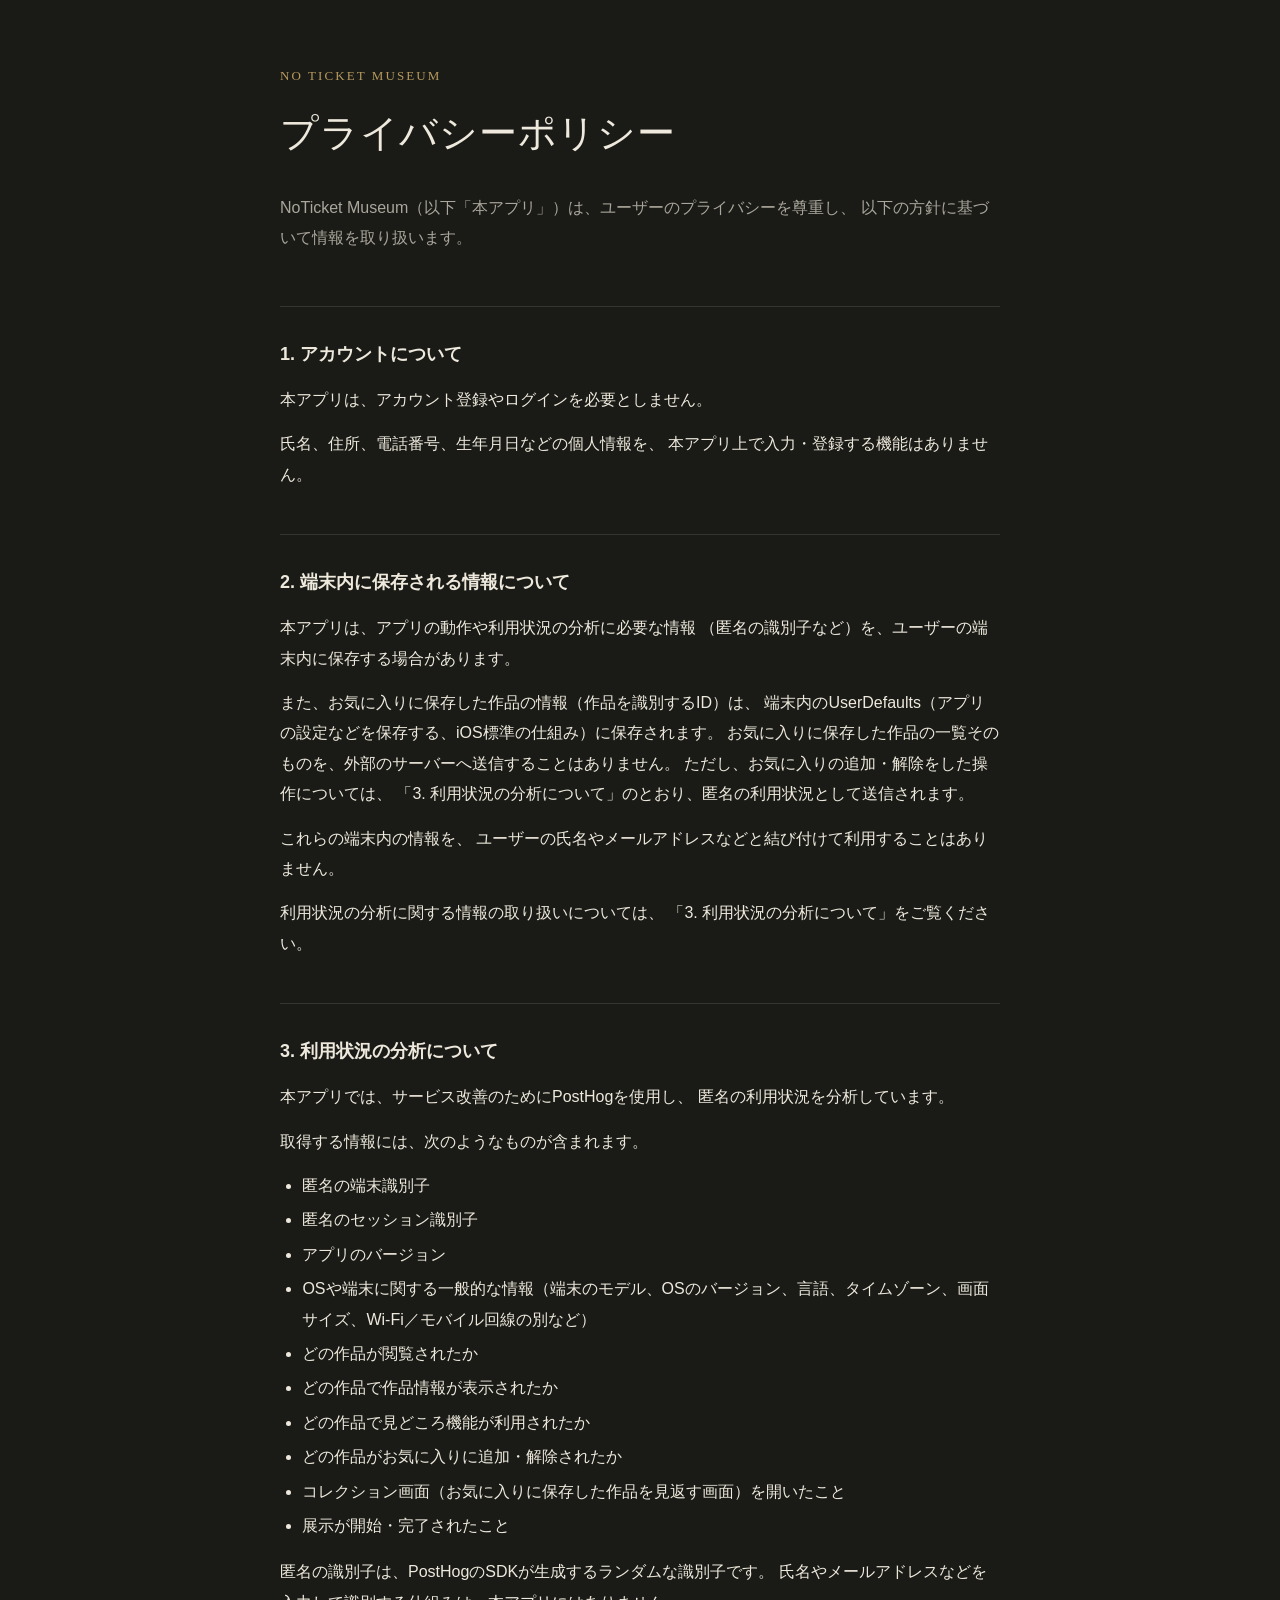
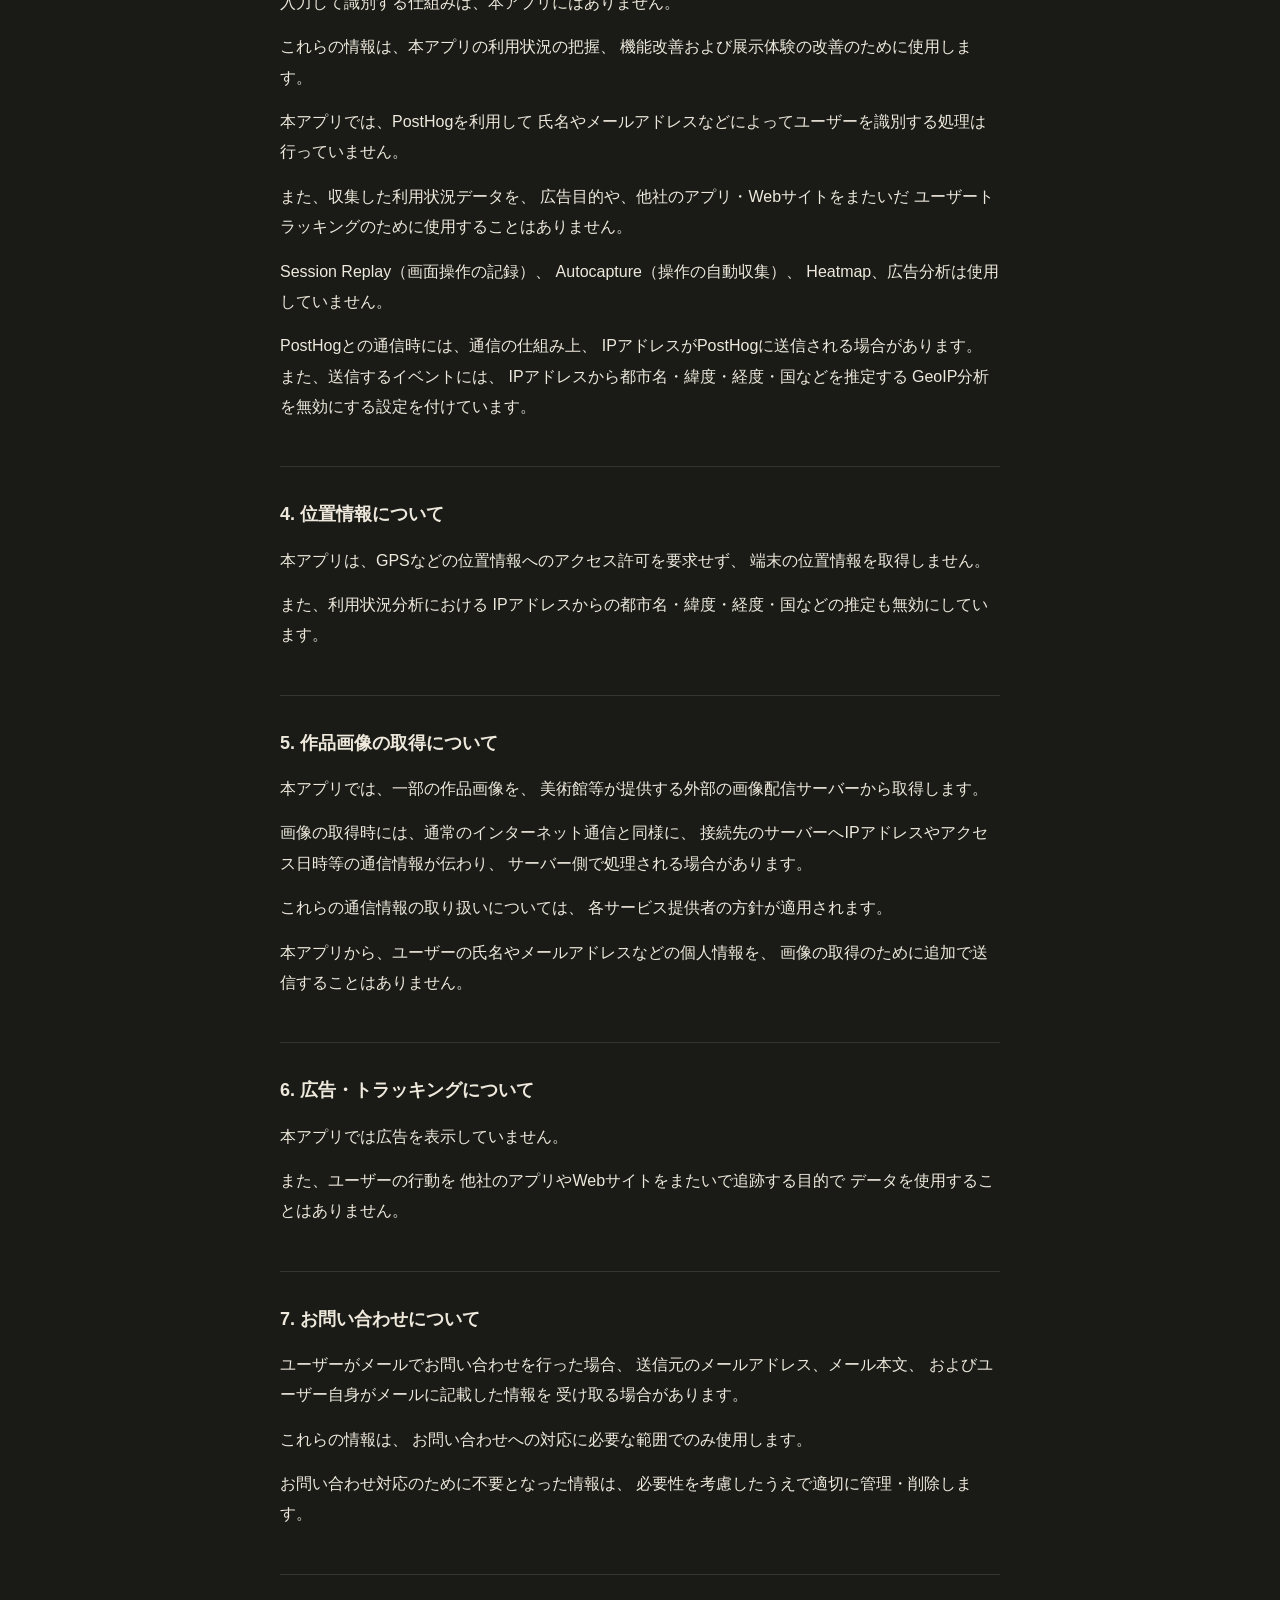
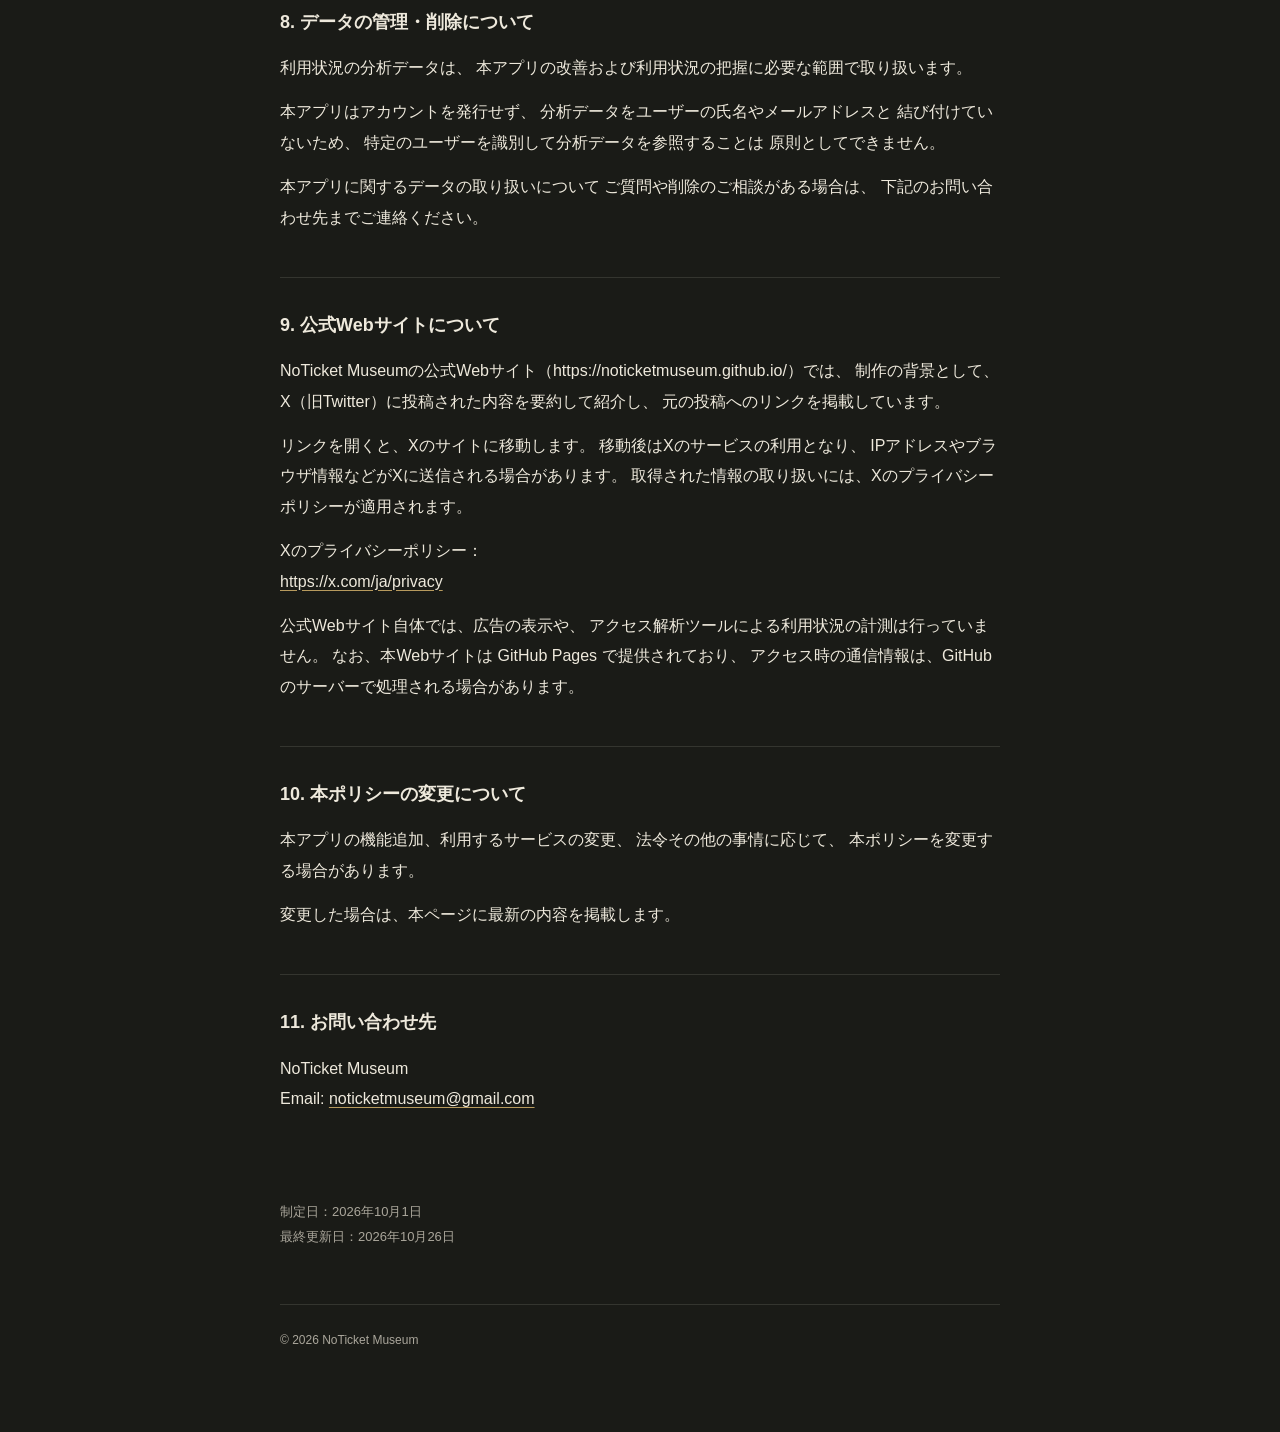
==== commit 9cf71235: "fix: refine hero and X post carousel Co-Authored-By: Claude Sonnet 5.5 <noreply@anthropic.com>" ====
--- a/privacy/index.html
+++ b/privacy/index.html
@@ -346,18 +346,14 @@
 
     <p>
       NoTicket Museumの公式Webサイト（https://noticketmuseum.github.io/）では、
-      Xの投稿を表示するために、Xの公式埋め込み機能を利用しています。
-    </p>
-
-    <p>
-      投稿を表示する際、ご利用のブラウザはX（外部サービス）と通信します。
-      この通信により、IPアドレスやブラウザ情報（ユーザーエージェントなど）、
-      閲覧しているページに関する情報などが、Xに送信される場合があります。
-    </p>
-
-    <p>
-      埋め込みには、閲覧情報をXのパーソナライズに利用しないよう求める設定（dnt）を有効にしています。
-      ただし、この設定によって、Xが情報を取得しないことを保証するものではありません。
+      制作の背景として、X（旧Twitter）に投稿された内容を要約して紹介し、
+      元の投稿へのリンクを掲載しています。
+    </p>
+
+    <p>
+      リンクを開くと、Xのサイトに移動します。
+      移動後はXのサービスの利用となり、
+      IPアドレスやブラウザ情報などがXに送信される場合があります。
       取得された情報の取り扱いには、Xのプライバシーポリシーが適用されます。
     </p>
 
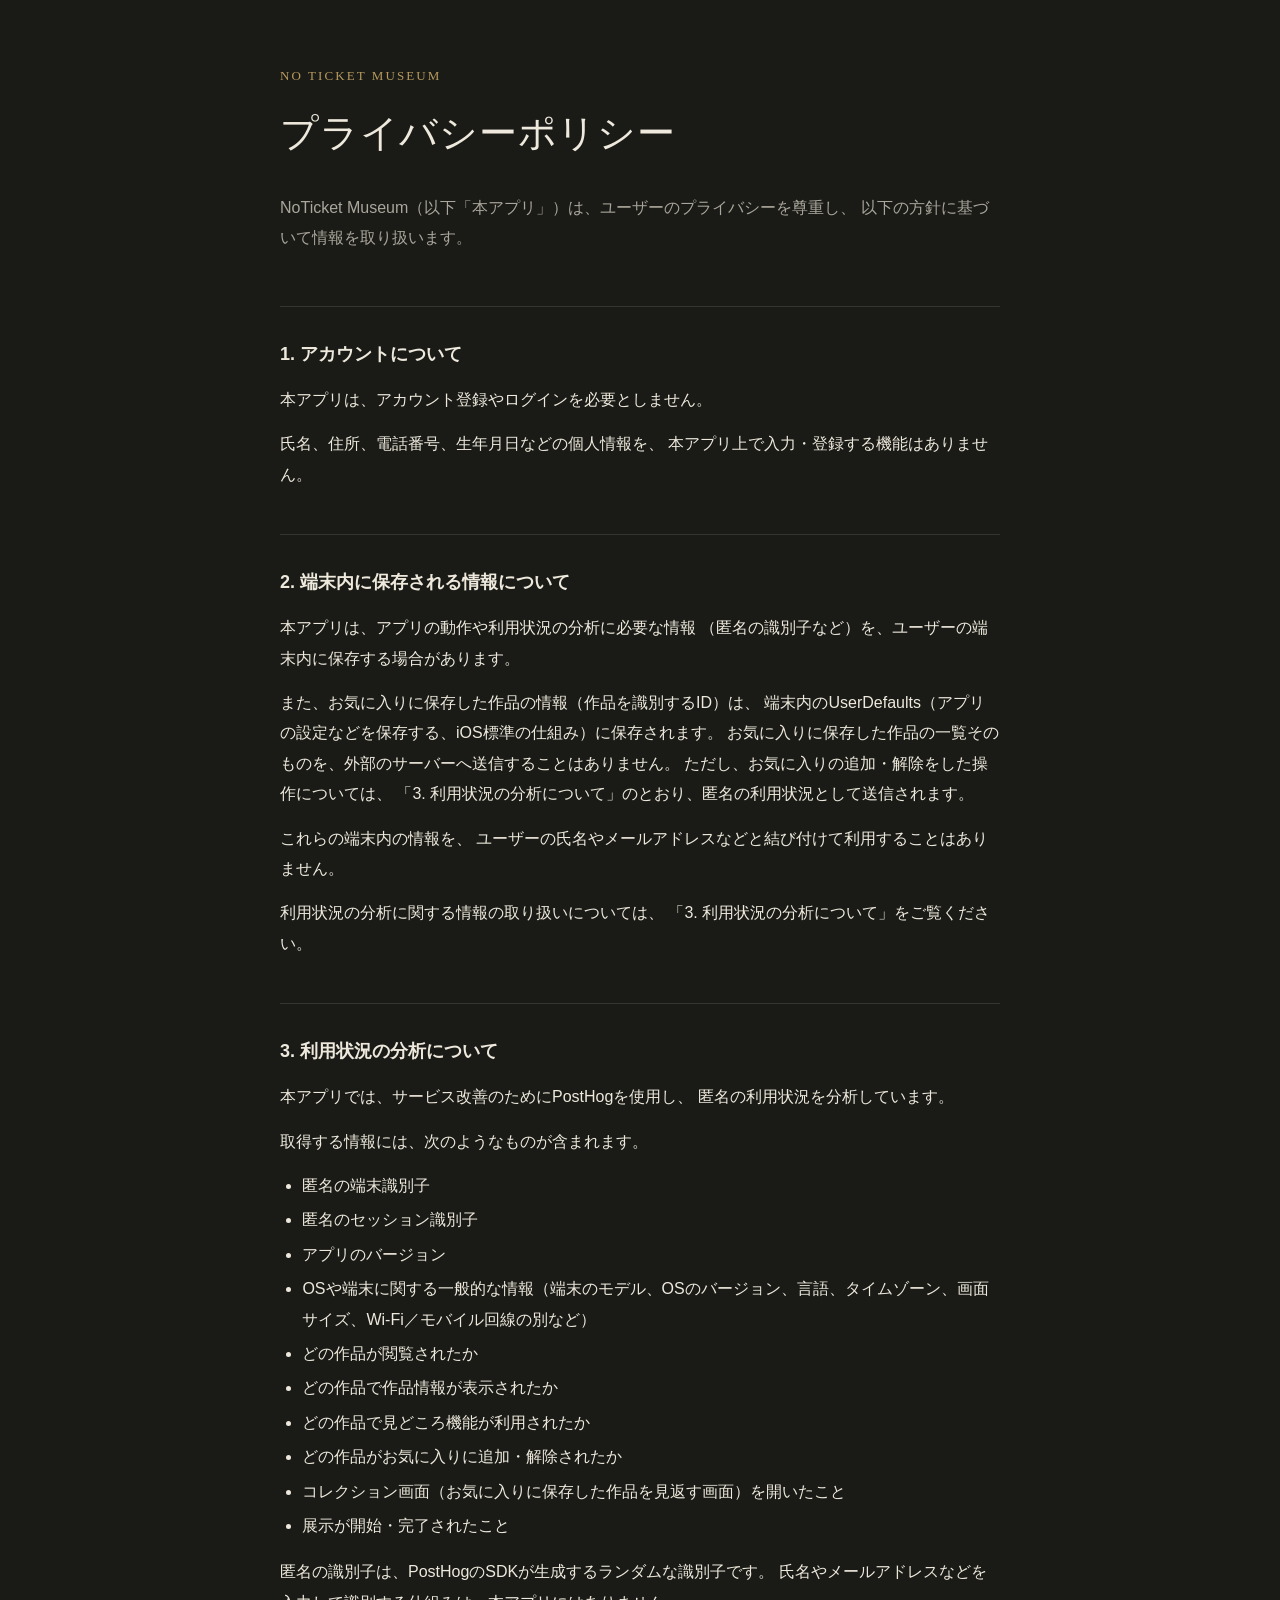
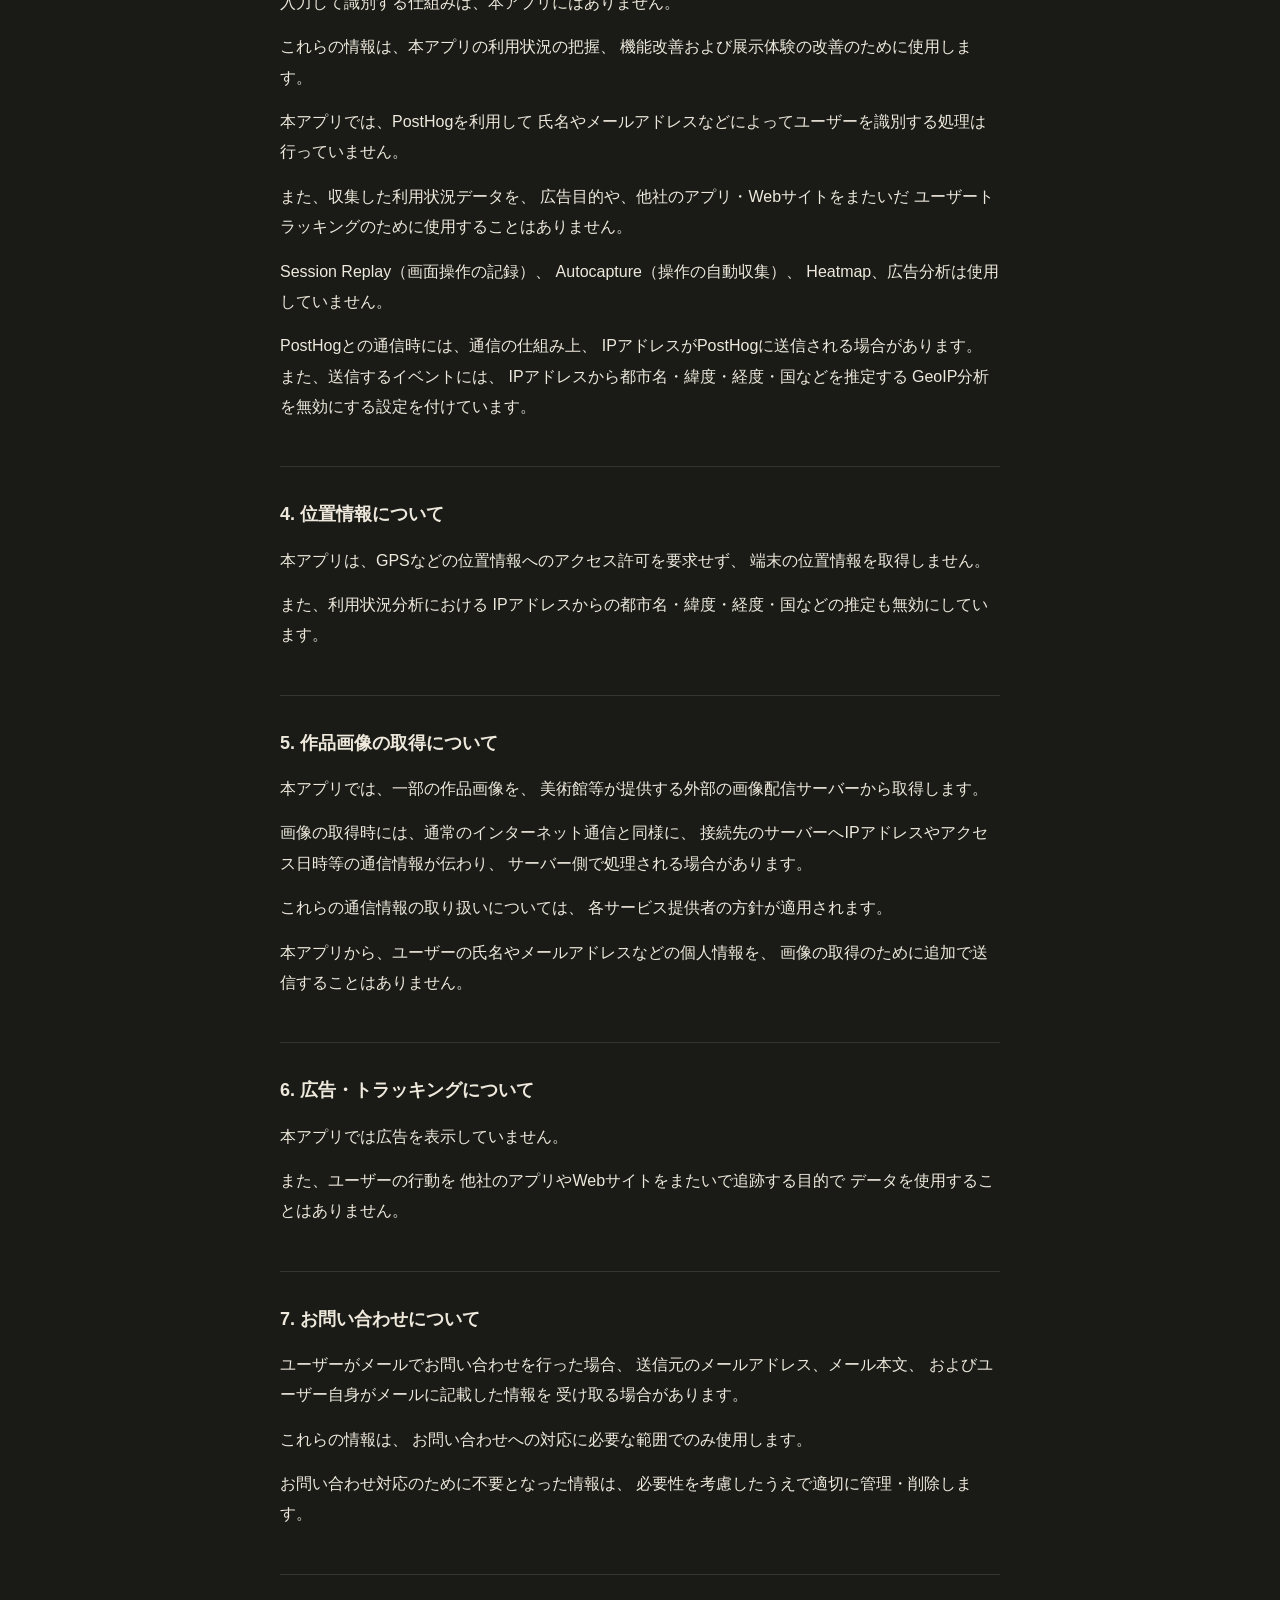
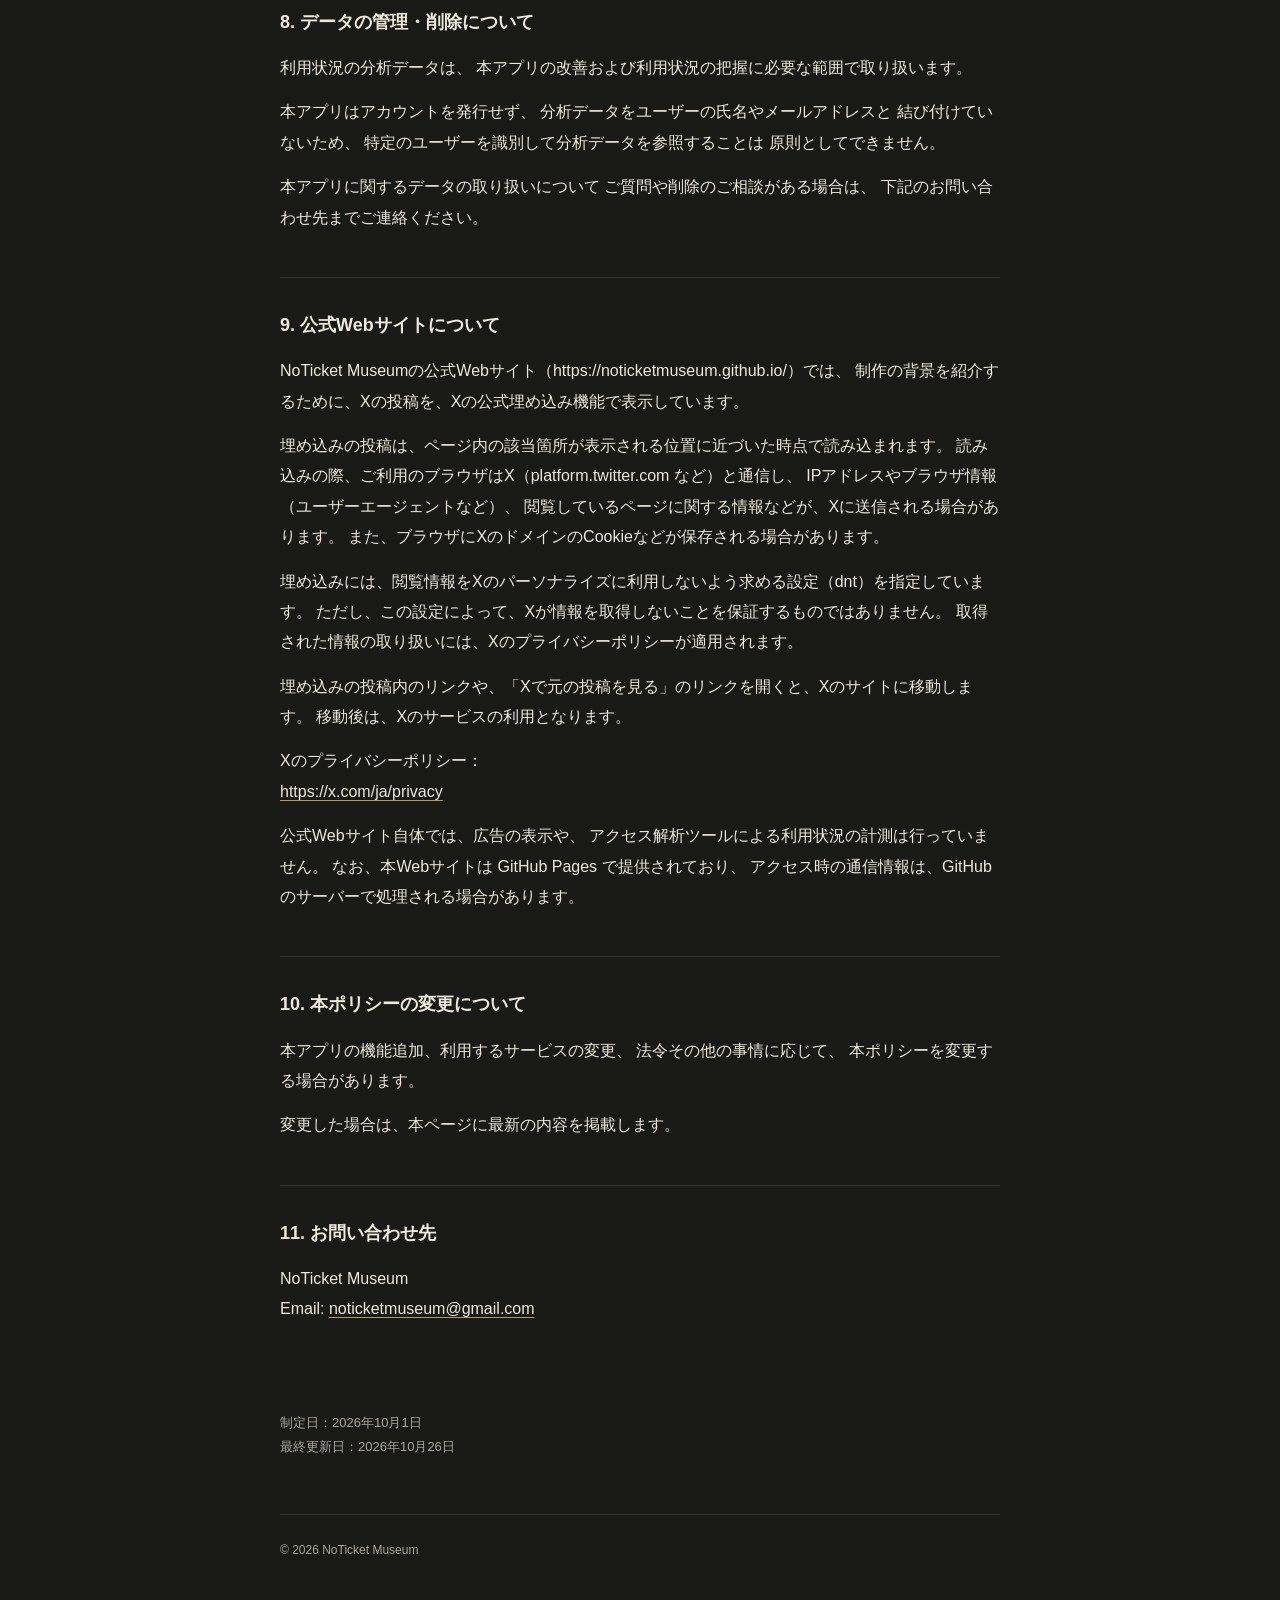
==== commit c9cca4ad: "fix: restore X embeds and stabilize carousel Co-Authored-By: Claude Sonnet 5.5 <noreply@anthropic.co" ====
--- a/privacy/index.html
+++ b/privacy/index.html
@@ -346,15 +346,26 @@
 
     <p>
       NoTicket Museumの公式Webサイト（https://noticketmuseum.github.io/）では、
-      制作の背景として、X（旧Twitter）に投稿された内容を要約して紹介し、
-      元の投稿へのリンクを掲載しています。
-    </p>
-
-    <p>
-      リンクを開くと、Xのサイトに移動します。
-      移動後はXのサービスの利用となり、
-      IPアドレスやブラウザ情報などがXに送信される場合があります。
+      制作の背景を紹介するために、Xの投稿を、Xの公式埋め込み機能で表示しています。
+    </p>
+
+    <p>
+      埋め込みの投稿は、ページ内の該当箇所が表示される位置に近づいた時点で読み込まれます。
+      読み込みの際、ご利用のブラウザはX（platform.twitter.com など）と通信し、
+      IPアドレスやブラウザ情報（ユーザーエージェントなど）、
+      閲覧しているページに関する情報などが、Xに送信される場合があります。
+      また、ブラウザにXのドメインのCookieなどが保存される場合があります。
+    </p>
+
+    <p>
+      埋め込みには、閲覧情報をXのパーソナライズに利用しないよう求める設定（dnt）を指定しています。
+      ただし、この設定によって、Xが情報を取得しないことを保証するものではありません。
       取得された情報の取り扱いには、Xのプライバシーポリシーが適用されます。
+    </p>
+
+    <p>
+      埋め込みの投稿内のリンクや、「Xで元の投稿を見る」のリンクを開くと、Xのサイトに移動します。
+      移動後は、Xのサービスの利用となります。
     </p>
 
     <p>
